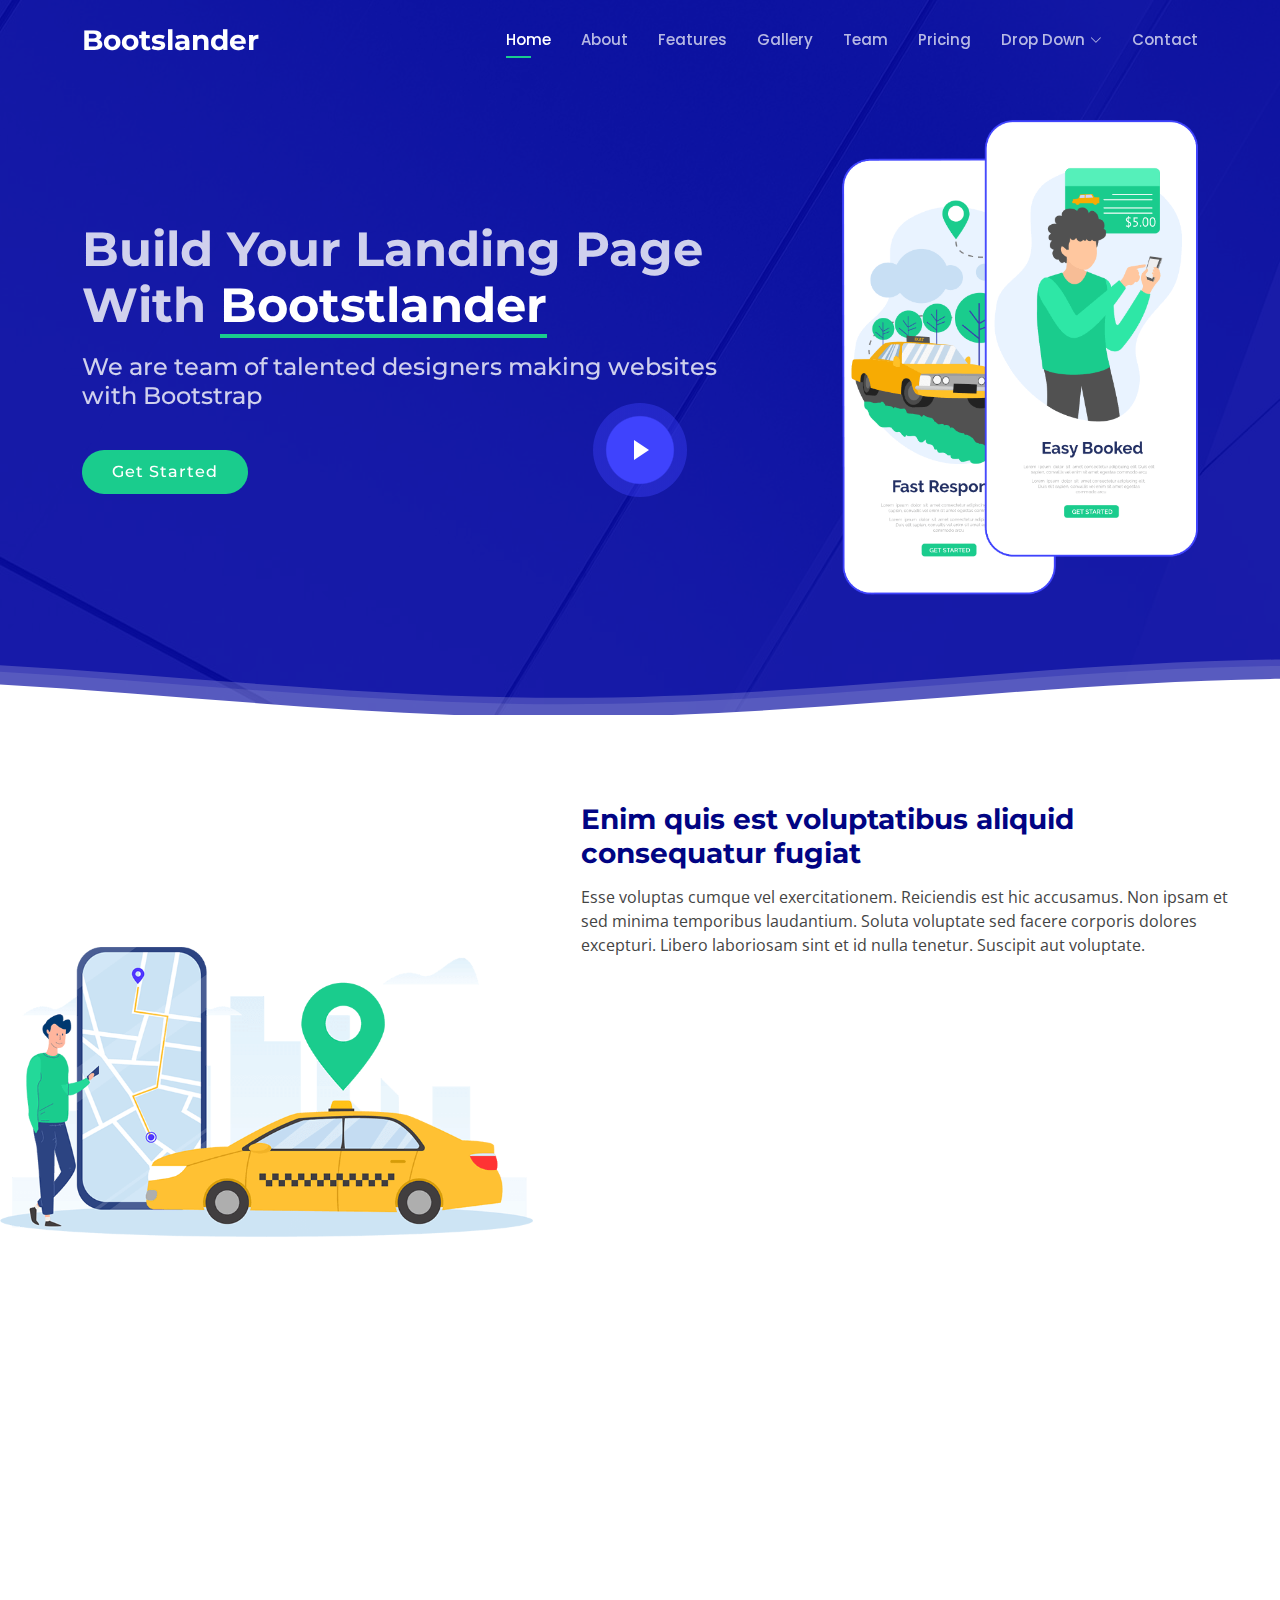
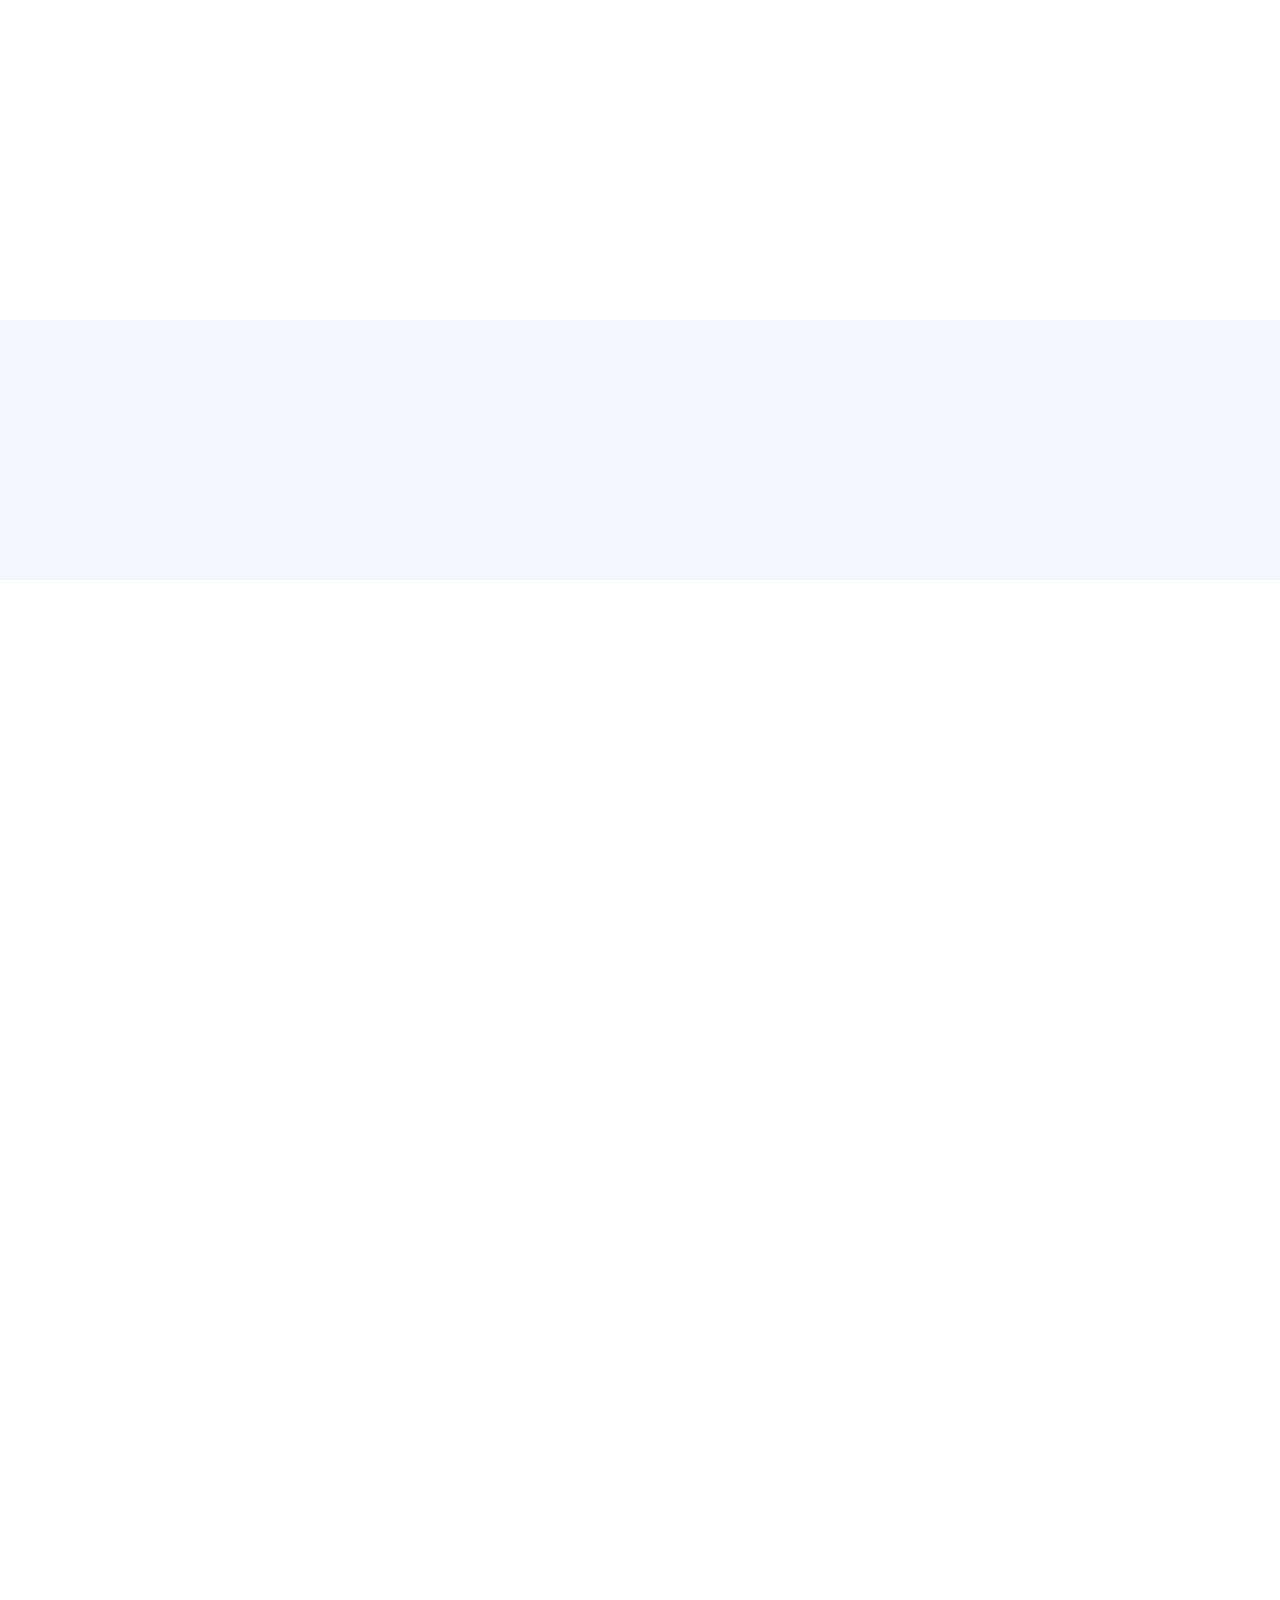
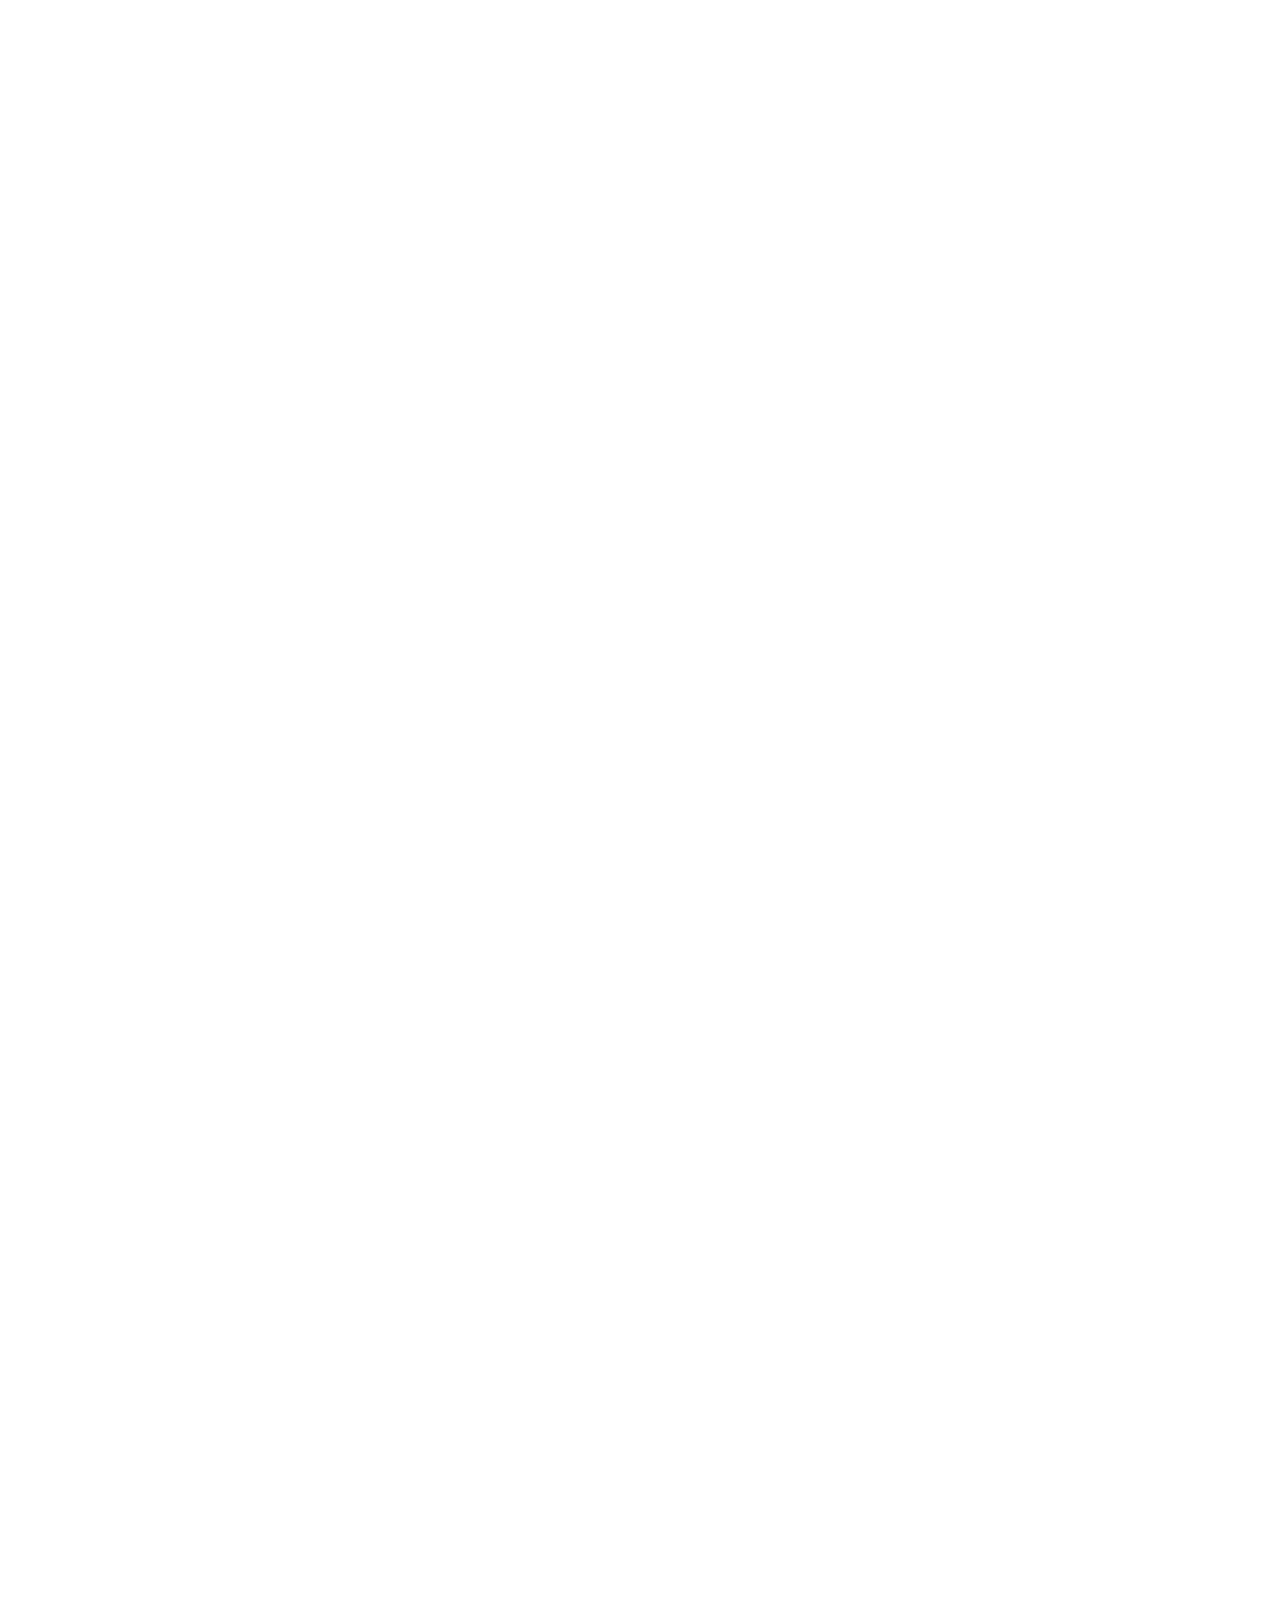
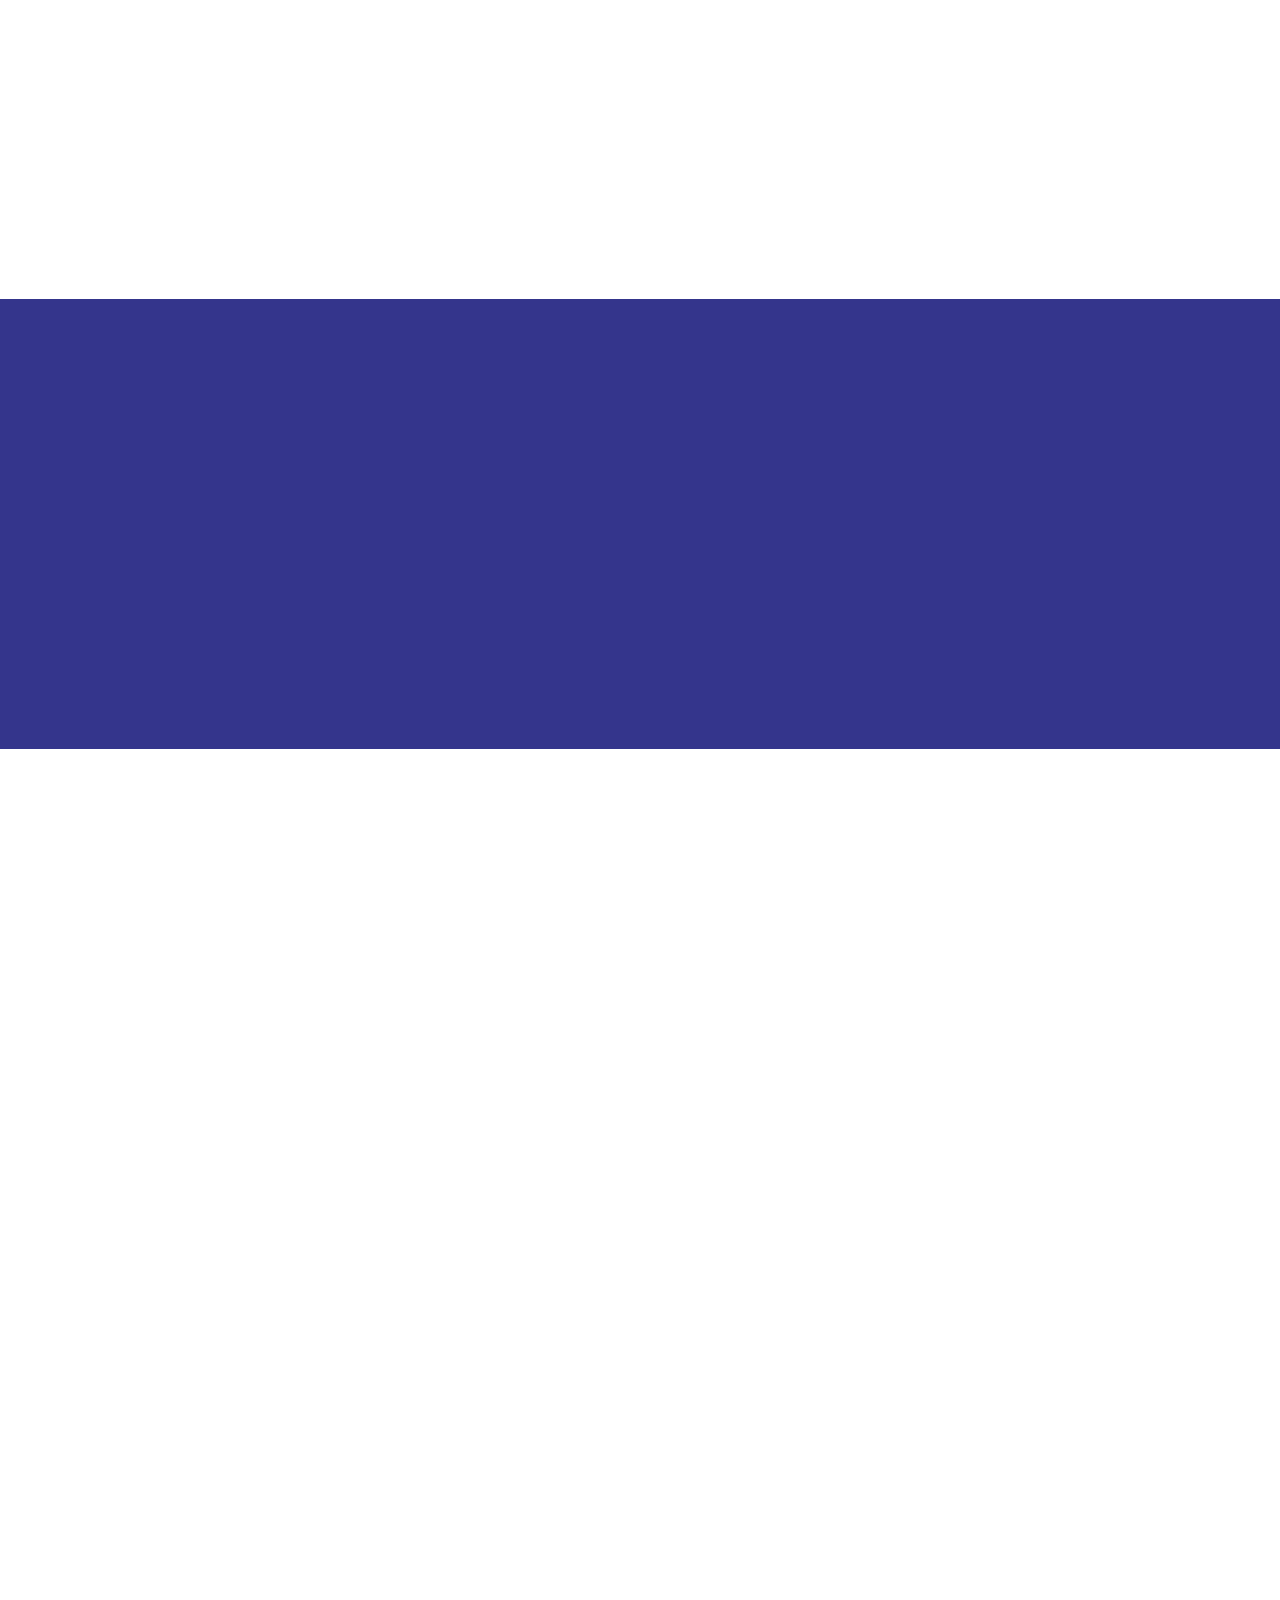
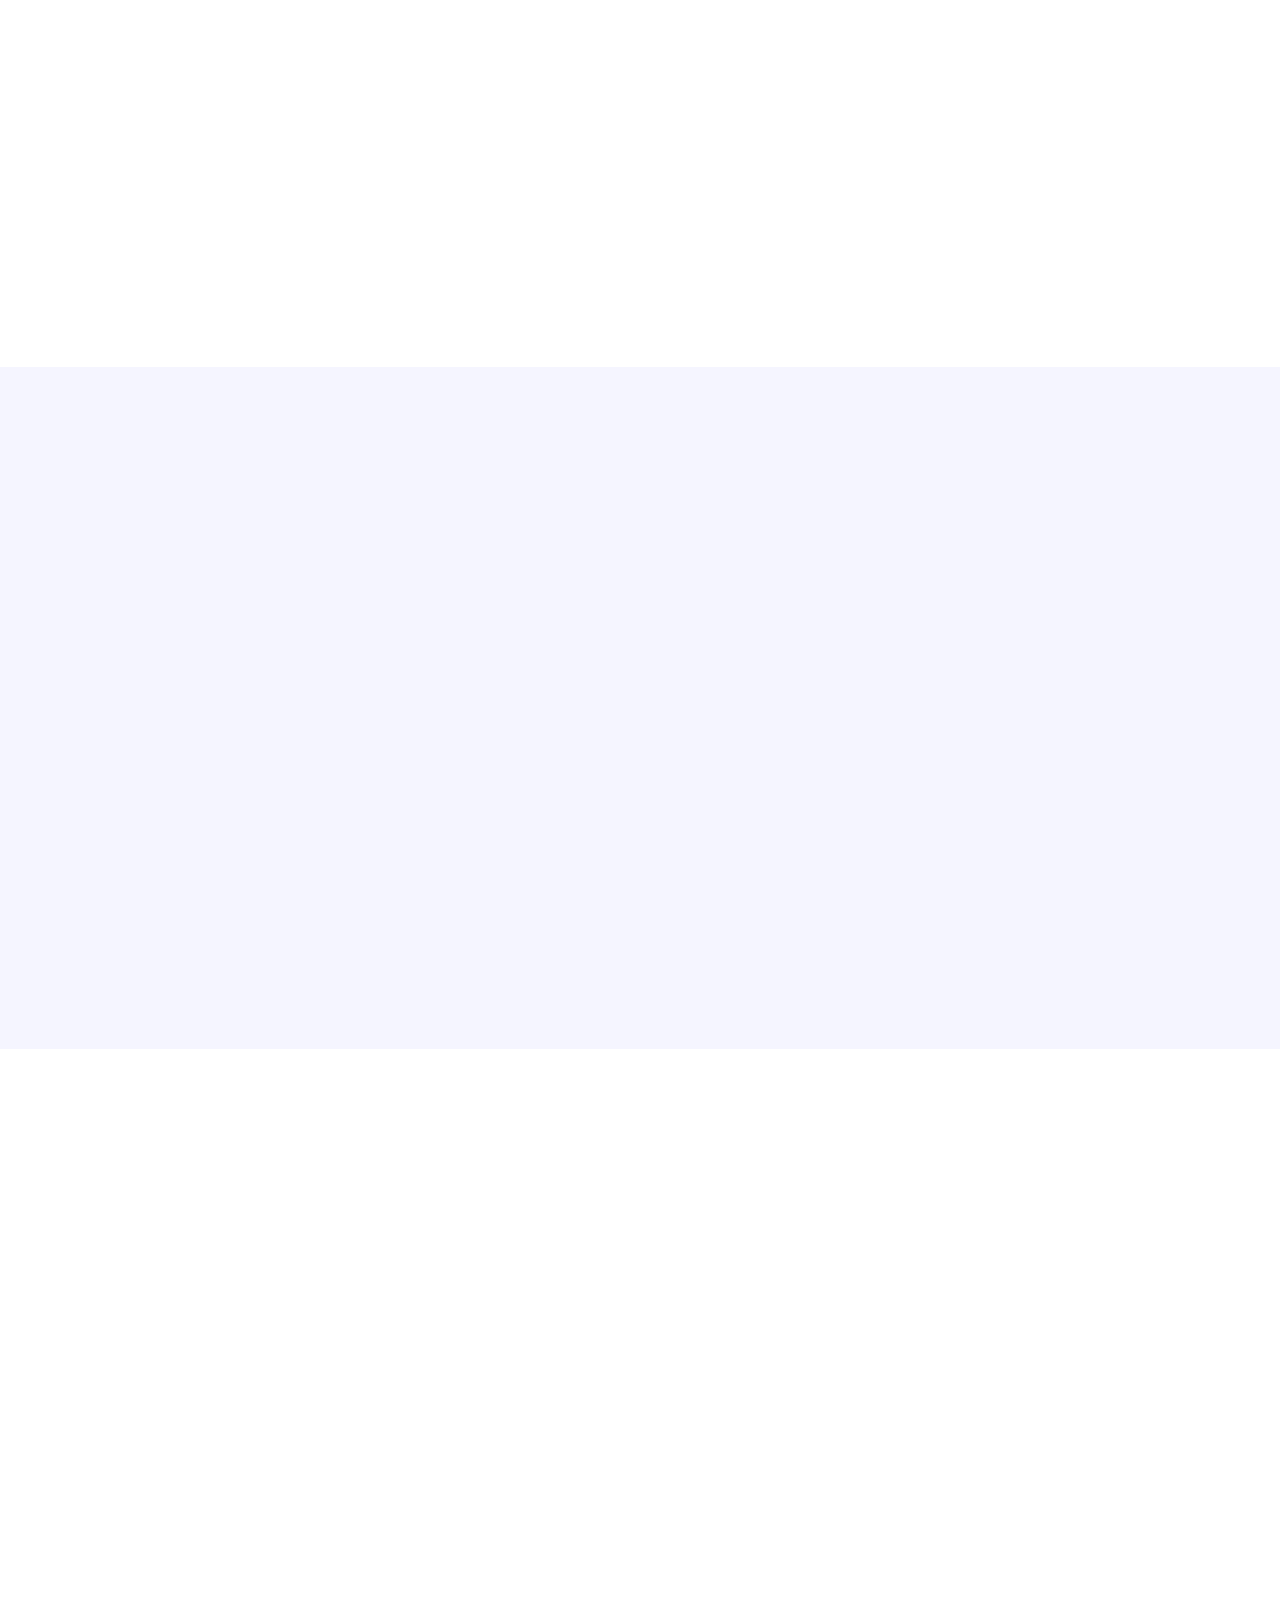
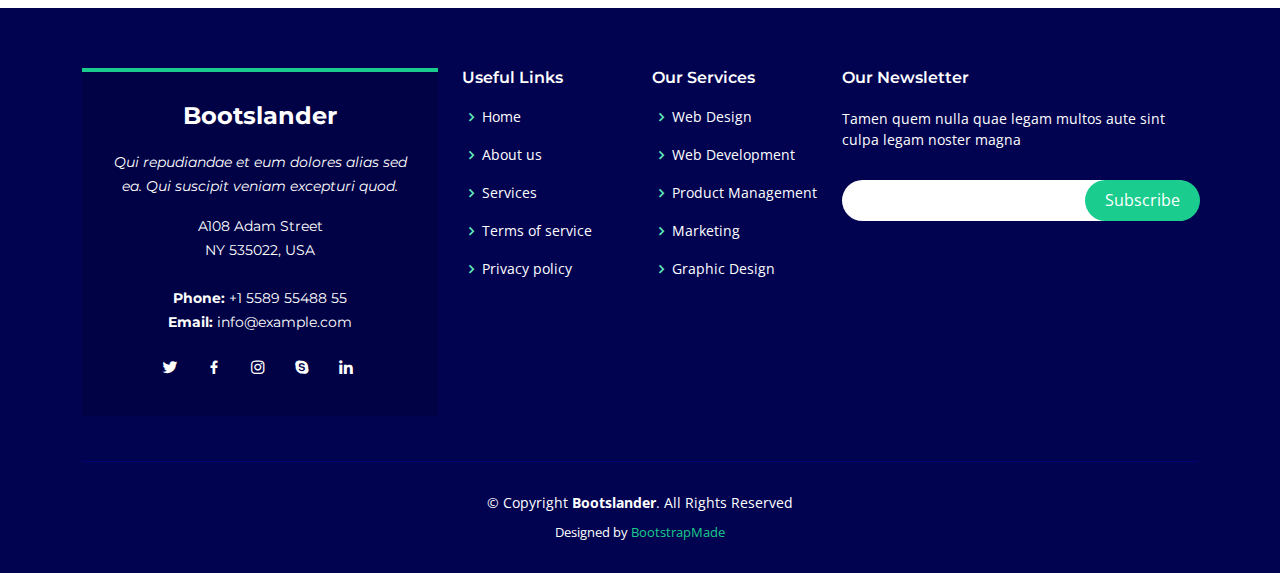
==== index.html @ e7c520c7 "inial" ====
<!DOCTYPE html>
<html lang="en">

<head>
  <meta charset="utf-8">
  <meta content="width=device-width, initial-scale=1.0" name="viewport">

  <title>Bootslander Bootstrap Template - Index</title>
  <meta content="" name="description">
  <meta content="" name="keywords">

  <!-- Favicons -->
  <link href="assets/img/favicon.png" rel="icon">
  <link href="assets/img/apple-touch-icon.png" rel="apple-touch-icon">

  <!-- Google Fonts -->
  <link href="https://fonts.googleapis.com/css?family=Open+Sans:300,300i,400,400i,600,600i,700,700i|Montserrat:300,300i,400,400i,500,500i,600,600i,700,700i|Poppins:300,300i,400,400i,500,500i,600,600i,700,700i" rel="stylesheet">

  <!-- Vendor CSS Files -->
  <link href="assets/vendor/aos/aos.css" rel="stylesheet">
  <link href="assets/vendor/bootstrap/css/bootstrap.min.css" rel="stylesheet">
  <link href="assets/vendor/bootstrap-icons/bootstrap-icons.css" rel="stylesheet">
  <link href="assets/vendor/boxicons/css/boxicons.min.css" rel="stylesheet">
  <link href="assets/vendor/glightbox/css/glightbox.min.css" rel="stylesheet">
  <link href="assets/vendor/remixicon/remixicon.css" rel="stylesheet">
  <link href="assets/vendor/swiper/swiper-bundle.min.css" rel="stylesheet">

  <!-- Template Main CSS File -->
  <link href="assets/css/style.css" rel="stylesheet">

  <!-- =======================================================
  * Template Name: Bootslander
  * Updated: Jul 27 2023 with Bootstrap v5.3.1
  * Template URL: https://bootstrapmade.com/bootslander-free-bootstrap-landing-page-template/
  * Author: BootstrapMade.com
  * License: https://bootstrapmade.com/license/
  ======================================================== -->
</head>

<body>

  <!-- ======= Header ======= -->
  <header id="header" class="fixed-top d-flex align-items-center header-transparent">
    <div class="container d-flex align-items-center justify-content-between">

      <div class="logo">
        <h1><a href="index.html"><span>Bootslander</span></a></h1>
        <!-- Uncomment below if you prefer to use an image logo -->
        <!-- <a href="index.html"><img src="assets/img/logo.png" alt="" class="img-fluid"></a>-->
      </div>

      <nav id="navbar" class="navbar">
        <ul>
          <li><a class="nav-link scrollto active" href="#hero">Home</a></li>
          <li><a class="nav-link scrollto" href="#about">About</a></li>
          <li><a class="nav-link scrollto" href="#features">Features</a></li>
          <li><a class="nav-link scrollto" href="#gallery">Gallery</a></li>
          <li><a class="nav-link scrollto" href="#team">Team</a></li>
          <li><a class="nav-link scrollto" href="#pricing">Pricing</a></li>
          <li class="dropdown"><a href="#"><span>Drop Down</span> <i class="bi bi-chevron-down"></i></a>
            <ul>
              <li><a href="#">Drop Down 1</a></li>
              <li class="dropdown"><a href="#"><span>Deep Drop Down</span> <i class="bi bi-chevron-right"></i></a>
                <ul>
                  <li><a href="#">Deep Drop Down 1</a></li>
                  <li><a href="#">Deep Drop Down 2</a></li>
                  <li><a href="#">Deep Drop Down 3</a></li>
                  <li><a href="#">Deep Drop Down 4</a></li>
                  <li><a href="#">Deep Drop Down 5</a></li>
                </ul>
              </li>
              <li><a href="#">Drop Down 2</a></li>
              <li><a href="#">Drop Down 3</a></li>
              <li><a href="#">Drop Down 4</a></li>
            </ul>
          </li>
          <li><a class="nav-link scrollto" href="#contact">Contact</a></li>
        </ul>
        <i class="bi bi-list mobile-nav-toggle"></i>
      </nav><!-- .navbar -->

    </div>
  </header><!-- End Header -->

  <!-- ======= Hero Section ======= -->
  <section id="hero">

    <div class="container">
      <div class="row justify-content-between">
        <div class="col-lg-7 pt-5 pt-lg-0 order-2 order-lg-1 d-flex align-items-center">
          <div data-aos="zoom-out">
            <h1>Build Your Landing Page With <span>Bootstlander</span></h1>
            <h2>We are team of talented designers making websites with Bootstrap</h2>
            <div class="text-center text-lg-start">
              <a href="#about" class="btn-get-started scrollto">Get Started</a>
            </div>
          </div>
        </div>
        <div class="col-lg-4 order-1 order-lg-2 hero-img" data-aos="zoom-out" data-aos-delay="300">
          <img src="assets/img/hero-img.png" class="img-fluid animated" alt="">
        </div>
      </div>
    </div>

    <svg class="hero-waves" xmlns="http://www.w3.org/2000/svg" xmlns:xlink="http://www.w3.org/1999/xlink" viewBox="0 24 150 28 " preserveAspectRatio="none">
      <defs>
        <path id="wave-path" d="M-160 44c30 0 58-18 88-18s 58 18 88 18 58-18 88-18 58 18 88 18 v44h-352z">
      </defs>
      <g class="wave1">
        <use xlink:href="#wave-path" x="50" y="3" fill="rgba(255,255,255, .1)">
      </g>
      <g class="wave2">
        <use xlink:href="#wave-path" x="50" y="0" fill="rgba(255,255,255, .2)">
      </g>
      <g class="wave3">
        <use xlink:href="#wave-path" x="50" y="9" fill="#fff">
      </g>
    </svg>

  </section><!-- End Hero -->

  <main id="main">

    <!-- ======= About Section ======= -->
    <section id="about" class="about">
      <div class="container-fluid">

        <div class="row">
          <div class="col-xl-5 col-lg-6 video-box d-flex justify-content-center align-items-stretch" data-aos="fade-right">
            <a href="https://www.youtube.com/watch?v=StpBR2W8G5A" class="glightbox play-btn mb-4"></a>
          </div>

          <div class="col-xl-7 col-lg-6 icon-boxes d-flex flex-column align-items-stretch justify-content-center py-5 px-lg-5" data-aos="fade-left">
            <h3>Enim quis est voluptatibus aliquid consequatur fugiat</h3>
            <p>Esse voluptas cumque vel exercitationem. Reiciendis est hic accusamus. Non ipsam et sed minima temporibus laudantium. Soluta voluptate sed facere corporis dolores excepturi. Libero laboriosam sint et id nulla tenetur. Suscipit aut voluptate.</p>

            <div class="icon-box" data-aos="zoom-in" data-aos-delay="100">
              <div class="icon"><i class="bx bx-fingerprint"></i></div>
              <h4 class="title"><a href="">Lorem Ipsum</a></h4>
              <p class="description">Voluptatum deleniti atque corrupti quos dolores et quas molestias excepturi sint occaecati cupiditate non provident</p>
            </div>

            <div class="icon-box" data-aos="zoom-in" data-aos-delay="200">
              <div class="icon"><i class="bx bx-gift"></i></div>
              <h4 class="title"><a href="">Nemo Enim</a></h4>
              <p class="description">At vero eos et accusamus et iusto odio dignissimos ducimus qui blanditiis praesentium voluptatum deleniti atque</p>
            </div>

            <div class="icon-box" data-aos="zoom-in" data-aos-delay="300">
              <div class="icon"><i class="bx bx-atom"></i></div>
              <h4 class="title"><a href="">Dine Pad</a></h4>
              <p class="description">Explicabo est voluptatum asperiores consequatur magnam. Et veritatis odit. Sunt aut deserunt minus aut eligendi omnis</p>
            </div>

          </div>
        </div>

      </div>
    </section><!-- End About Section -->

    <!-- ======= Features Section ======= -->
    <section id="features" class="features">
      <div class="container">

        <div class="section-title" data-aos="fade-up">
          <h2>Features</h2>
          <p>Check The Features</p>
        </div>

        <div class="row" data-aos="fade-left">
          <div class="col-lg-3 col-md-4">
            <div class="icon-box" data-aos="zoom-in" data-aos-delay="50">
              <i class="ri-store-line" style="color: #ffbb2c;"></i>
              <h3><a href="">Lorem Ipsum</a></h3>
            </div>
          </div>
          <div class="col-lg-3 col-md-4 mt-4 mt-md-0">
            <div class="icon-box" data-aos="zoom-in" data-aos-delay="100">
              <i class="ri-bar-chart-box-line" style="color: #5578ff;"></i>
              <h3><a href="">Dolor Sitema</a></h3>
            </div>
          </div>
          <div class="col-lg-3 col-md-4 mt-4 mt-md-0">
            <div class="icon-box" data-aos="zoom-in" data-aos-delay="150">
              <i class="ri-calendar-todo-line" style="color: #e80368;"></i>
              <h3><a href="">Sed perspiciatis</a></h3>
            </div>
          </div>
          <div class="col-lg-3 col-md-4 mt-4 mt-lg-0">
            <div class="icon-box" data-aos="zoom-in" data-aos-delay="200">
              <i class="ri-paint-brush-line" style="color: #e361ff;"></i>
              <h3><a href="">Magni Dolores</a></h3>
            </div>
          </div>
          <div class="col-lg-3 col-md-4 mt-4">
            <div class="icon-box" data-aos="zoom-in" data-aos-delay="250">
              <i class="ri-database-2-line" style="color: #47aeff;"></i>
              <h3><a href="">Nemo Enim</a></h3>
            </div>
          </div>
          <div class="col-lg-3 col-md-4 mt-4">
            <div class="icon-box" data-aos="zoom-in" data-aos-delay="300">
              <i class="ri-gradienter-line" style="color: #ffa76e;"></i>
              <h3><a href="">Eiusmod Tempor</a></h3>
            </div>
          </div>
          <div class="col-lg-3 col-md-4 mt-4">
            <div class="icon-box" data-aos="zoom-in" data-aos-delay="350">
              <i class="ri-file-list-3-line" style="color: #11dbcf;"></i>
              <h3><a href="">Midela Teren</a></h3>
            </div>
          </div>
          <div class="col-lg-3 col-md-4 mt-4">
            <div class="icon-box" data-aos="zoom-in" data-aos-delay="400">
              <i class="ri-price-tag-2-line" style="color: #4233ff;"></i>
              <h3><a href="">Pira Neve</a></h3>
            </div>
          </div>
          <div class="col-lg-3 col-md-4 mt-4">
            <div class="icon-box" data-aos="zoom-in" data-aos-delay="450">
              <i class="ri-anchor-line" style="color: #b2904f;"></i>
              <h3><a href="">Dirada Pack</a></h3>
            </div>
          </div>
          <div class="col-lg-3 col-md-4 mt-4">
            <div class="icon-box" data-aos="zoom-in" data-aos-delay="500">
              <i class="ri-disc-line" style="color: #b20969;"></i>
              <h3><a href="">Moton Ideal</a></h3>
            </div>
          </div>
          <div class="col-lg-3 col-md-4 mt-4">
            <div class="icon-box" data-aos="zoom-in" data-aos-delay="550">
              <i class="ri-base-station-line" style="color: #ff5828;"></i>
              <h3><a href="">Verdo Park</a></h3>
            </div>
          </div>
          <div class="col-lg-3 col-md-4 mt-4">
            <div class="icon-box" data-aos="zoom-in" data-aos-delay="600">
              <i class="ri-fingerprint-line" style="color: #29cc61;"></i>
              <h3><a href="">Flavor Nivelanda</a></h3>
            </div>
          </div>
        </div>

      </div>
    </section><!-- End Features Section -->

    <!-- ======= Counts Section ======= -->
    <section id="counts" class="counts">
      <div class="container">

        <div class="row" data-aos="fade-up">

          <div class="col-lg-3 col-md-6">
            <div class="count-box">
              <i class="bi bi-emoji-smile"></i>
              <span data-purecounter-start="0" data-purecounter-end="232" data-purecounter-duration="1" class="purecounter"></span>
              <p>Happy Clients</p>
            </div>
          </div>

          <div class="col-lg-3 col-md-6 mt-5 mt-md-0">
            <div class="count-box">
              <i class="bi bi-journal-richtext"></i>
              <span data-purecounter-start="0" data-purecounter-end="521" data-purecounter-duration="1" class="purecounter"></span>
              <p>Projects</p>
            </div>
          </div>

          <div class="col-lg-3 col-md-6 mt-5 mt-lg-0">
            <div class="count-box">
              <i class="bi bi-headset"></i>
              <span data-purecounter-start="0" data-purecounter-end="1463" data-purecounter-duration="1" class="purecounter"></span>
              <p>Hours Of Support</p>
            </div>
          </div>

          <div class="col-lg-3 col-md-6 mt-5 mt-lg-0">
            <div class="count-box">
              <i class="bi bi-people"></i>
              <span data-purecounter-start="0" data-purecounter-end="15" data-purecounter-duration="1" class="purecounter"></span>
              <p>Hard Workers</p>
            </div>
          </div>

        </div>

      </div>
    </section><!-- End Counts Section -->

    <!-- ======= Details Section ======= -->
    <section id="details" class="details">
      <div class="container">

        <div class="row content">
          <div class="col-md-4" data-aos="fade-right">
            <img src="assets/img/details-1.png" class="img-fluid" alt="">
          </div>
          <div class="col-md-8 pt-4" data-aos="fade-up">
            <h3>Voluptatem dignissimos provident quasi corporis voluptates sit assumenda.</h3>
            <p class="fst-italic">
              Lorem ipsum dolor sit amet, consectetur adipiscing elit, sed do eiusmod tempor incididunt ut labore et dolore
              magna aliqua.
            </p>
            <ul>
              <li><i class="bi bi-check"></i> Ullamco laboris nisi ut aliquip ex ea commodo consequat.</li>
              <li><i class="bi bi-check"></i> Duis aute irure dolor in reprehenderit in voluptate velit.</li>
              <li><i class="bi bi-check"></i> Iure at voluptas aspernatur dignissimos doloribus repudiandae.</li>
              <li><i class="bi bi-check"></i> Est ipsa assumenda id facilis nesciunt placeat sed doloribus praesentium.</li>
            </ul>
            <p>
              Voluptas nisi in quia excepturi nihil voluptas nam et ut. Expedita omnis eum consequatur non. Sed in asperiores aut repellendus. Error quisquam ab maiores. Quibusdam sit in officia
            </p>
          </div>
        </div>

        <div class="row content">
          <div class="col-md-4 order-1 order-md-2" data-aos="fade-left">
            <img src="assets/img/details-2.png" class="img-fluid" alt="">
          </div>
          <div class="col-md-8 pt-5 order-2 order-md-1" data-aos="fade-up">
            <h3>Corporis temporibus maiores provident</h3>
            <p class="fst-italic">
              Lorem ipsum dolor sit amet, consectetur adipiscing elit, sed do eiusmod tempor incididunt ut labore et dolore
              magna aliqua.
            </p>
            <p>
              Ullamco laboris nisi ut aliquip ex ea commodo consequat. Duis aute irure dolor in reprehenderit in voluptate
              velit esse cillum dolore eu fugiat nulla pariatur. Excepteur sint occaecat cupidatat non proident, sunt in
              culpa qui officia deserunt mollit anim id est laborum
            </p>
            <p>
              Inventore id enim dolor dicta qui et magni molestiae. Mollitia optio officia illum ut cupiditate eos autem. Soluta dolorum repellendus repellat amet autem rerum illum in. Quibusdam occaecati est nisi esse. Saepe aut dignissimos distinctio id enim.
            </p>
          </div>
        </div>

        <div class="row content">
          <div class="col-md-4" data-aos="fade-right">
            <img src="assets/img/details-3.png" class="img-fluid" alt="">
          </div>
          <div class="col-md-8 pt-5" data-aos="fade-up">
            <h3>Sunt consequatur ad ut est nulla consectetur reiciendis animi voluptas</h3>
            <p>Cupiditate placeat cupiditate placeat est ipsam culpa. Delectus quia minima quod. Sunt saepe odit aut quia voluptatem hic voluptas dolor doloremque.</p>
            <ul>
              <li><i class="bi bi-check"></i> Ullamco laboris nisi ut aliquip ex ea commodo consequat.</li>
              <li><i class="bi bi-check"></i> Duis aute irure dolor in reprehenderit in voluptate velit.</li>
              <li><i class="bi bi-check"></i> Facilis ut et voluptatem aperiam. Autem soluta ad fugiat.</li>
            </ul>
            <p>
              Qui consequatur temporibus. Enim et corporis sit sunt harum praesentium suscipit ut voluptatem. Et nihil magni debitis consequatur est.
            </p>
            <p>
              Suscipit enim et. Ut optio esse quidem quam reiciendis esse odit excepturi. Vel dolores rerum soluta explicabo vel fugiat eum non.
            </p>
          </div>
        </div>

        <div class="row content">
          <div class="col-md-4 order-1 order-md-2" data-aos="fade-left">
            <img src="assets/img/details-4.png" class="img-fluid" alt="">
          </div>
          <div class="col-md-8 pt-5 order-2 order-md-1" data-aos="fade-up">
            <h3>Quas et necessitatibus eaque impedit ipsum animi consequatur incidunt in</h3>
            <p class="fst-italic">
              Lorem ipsum dolor sit amet, consectetur adipiscing elit, sed do eiusmod tempor incididunt ut labore et dolore
              magna aliqua.
            </p>
            <p>
              Ullamco laboris nisi ut aliquip ex ea commodo consequat. Duis aute irure dolor in reprehenderit in voluptate
              velit esse cillum dolore eu fugiat nulla pariatur. Excepteur sint occaecat cupidatat non proident, sunt in
              culpa qui officia deserunt mollit anim id est laborum
            </p>
            <ul>
              <li><i class="bi bi-check"></i> Et praesentium laboriosam architecto nam .</li>
              <li><i class="bi bi-check"></i> Eius et voluptate. Enim earum tempore aliquid. Nobis et sunt consequatur. Aut repellat in numquam velit quo dignissimos et.</li>
              <li><i class="bi bi-check"></i> Facilis ut et voluptatem aperiam. Autem soluta ad fugiat.</li>
            </ul>
          </div>
        </div>

      </div>
    </section><!-- End Details Section -->

    <!-- ======= Gallery Section ======= -->
    <section id="gallery" class="gallery">
      <div class="container">

        <div class="section-title" data-aos="fade-up">
          <h2>Gallery</h2>
          <p>Check our Gallery</p>
        </div>

        <div class="row g-0" data-aos="fade-left">

          <div class="col-lg-3 col-md-4">
            <div class="gallery-item" data-aos="zoom-in" data-aos-delay="100">
              <a href="assets/img/gallery/gallery-1.jpg" class="gallery-lightbox">
                <img src="assets/img/gallery/gallery-1.jpg" alt="" class="img-fluid">
              </a>
            </div>
          </div>

          <div class="col-lg-3 col-md-4">
            <div class="gallery-item" data-aos="zoom-in" data-aos-delay="150">
              <a href="assets/img/gallery/gallery-2.jpg" class="gallery-lightbox">
                <img src="assets/img/gallery/gallery-2.jpg" alt="" class="img-fluid">
              </a>
            </div>
          </div>

          <div class="col-lg-3 col-md-4">
            <div class="gallery-item" data-aos="zoom-in" data-aos-delay="200">
              <a href="assets/img/gallery/gallery-3.jpg" class="gallery-lightbox">
                <img src="assets/img/gallery/gallery-3.jpg" alt="" class="img-fluid">
              </a>
            </div>
          </div>

          <div class="col-lg-3 col-md-4">
            <div class="gallery-item" data-aos="zoom-in" data-aos-delay="250">
              <a href="assets/img/gallery/gallery-4.jpg" class="gallery-lightbox">
                <img src="assets/img/gallery/gallery-4.jpg" alt="" class="img-fluid">
              </a>
            </div>
          </div>

          <div class="col-lg-3 col-md-4">
            <div class="gallery-item" data-aos="zoom-in" data-aos-delay="300">
              <a href="assets/img/gallery/gallery-5.jpg" class="gallery-lightbox">
                <img src="assets/img/gallery/gallery-5.jpg" alt="" class="img-fluid">
              </a>
            </div>
          </div>

          <div class="col-lg-3 col-md-4">
            <div class="gallery-item" data-aos="zoom-in" data-aos-delay="350">
              <a href="assets/img/gallery/gallery-6.jpg" class="gallery-lightbox">
                <img src="assets/img/gallery/gallery-6.jpg" alt="" class="img-fluid">
              </a>
            </div>
          </div>

          <div class="col-lg-3 col-md-4">
            <div class="gallery-item" data-aos="zoom-in" data-aos-delay="400">
              <a href="assets/img/gallery/gallery-7.jpg" class="gallery-lightbox">
                <img src="assets/img/gallery/gallery-7.jpg" alt="" class="img-fluid">
              </a>
            </div>
          </div>

          <div class="col-lg-3 col-md-4">
            <div class="gallery-item" data-aos="zoom-in" data-aos-delay="450">
              <a href="assets/img/gallery/gallery-8.jpg" class="gallery-lightbox">
                <img src="assets/img/gallery/gallery-8.jpg" alt="" class="img-fluid">
              </a>
            </div>
          </div>

        </div>

      </div>
    </section><!-- End Gallery Section -->

    <!-- ======= Testimonials Section ======= -->
    <section id="testimonials" class="testimonials">
      <div class="container">

        <div class="testimonials-slider swiper" data-aos="fade-up" data-aos-delay="100">
          <div class="swiper-wrapper">

            <div class="swiper-slide">
              <div class="testimonial-item">
                <img src="assets/img/testimonials/testimonials-1.jpg" class="testimonial-img" alt="">
                <h3>Saul Goodman</h3>
                <h4>Ceo &amp; Founder</h4>
                <p>
                  <i class="bx bxs-quote-alt-left quote-icon-left"></i>
                  Proin iaculis purus consequat sem cure digni ssim donec porttitora entum suscipit rhoncus. Accusantium quam, ultricies eget id, aliquam eget nibh et. Maecen aliquam, risus at semper.
                  <i class="bx bxs-quote-alt-right quote-icon-right"></i>
                </p>
              </div>
            </div><!-- End testimonial item -->

            <div class="swiper-slide">
              <div class="testimonial-item">
                <img src="assets/img/testimonials/testimonials-2.jpg" class="testimonial-img" alt="">
                <h3>Sara Wilsson</h3>
                <h4>Designer</h4>
                <p>
                  <i class="bx bxs-quote-alt-left quote-icon-left"></i>
                  Export tempor illum tamen malis malis eram quae irure esse labore quem cillum quid cillum eram malis quorum velit fore eram velit sunt aliqua noster fugiat irure amet legam anim culpa.
                  <i class="bx bxs-quote-alt-right quote-icon-right"></i>
                </p>
              </div>
            </div><!-- End testimonial item -->

            <div class="swiper-slide">
              <div class="testimonial-item">
                <img src="assets/img/testimonials/testimonials-3.jpg" class="testimonial-img" alt="">
                <h3>Jena Karlis</h3>
                <h4>Store Owner</h4>
                <p>
                  <i class="bx bxs-quote-alt-left quote-icon-left"></i>
                  Enim nisi quem export duis labore cillum quae magna enim sint quorum nulla quem veniam duis minim tempor labore quem eram duis noster aute amet eram fore quis sint minim.
                  <i class="bx bxs-quote-alt-right quote-icon-right"></i>
                </p>
              </div>
            </div><!-- End testimonial item -->

            <div class="swiper-slide">
              <div class="testimonial-item">
                <img src="assets/img/testimonials/testimonials-4.jpg" class="testimonial-img" alt="">
                <h3>Matt Brandon</h3>
                <h4>Freelancer</h4>
                <p>
                  <i class="bx bxs-quote-alt-left quote-icon-left"></i>
                  Fugiat enim eram quae cillum dolore dolor amet nulla culpa multos export minim fugiat minim velit minim dolor enim duis veniam ipsum anim magna sunt elit fore quem dolore labore illum veniam.
                  <i class="bx bxs-quote-alt-right quote-icon-right"></i>
                </p>
              </div>
            </div><!-- End testimonial item -->

            <div class="swiper-slide">
              <div class="testimonial-item">
                <img src="assets/img/testimonials/testimonials-5.jpg" class="testimonial-img" alt="">
                <h3>John Larson</h3>
                <h4>Entrepreneur</h4>
                <p>
                  <i class="bx bxs-quote-alt-left quote-icon-left"></i>
                  Quis quorum aliqua sint quem legam fore sunt eram irure aliqua veniam tempor noster veniam enim culpa labore duis sunt culpa nulla illum cillum fugiat legam esse veniam culpa fore nisi cillum quid.
                  <i class="bx bxs-quote-alt-right quote-icon-right"></i>
                </p>
              </div>
            </div><!-- End testimonial item -->

          </div>
          <div class="swiper-pagination"></div>
        </div>

      </div>
    </section><!-- End Testimonials Section -->

    <!-- ======= Team Section ======= -->
    <section id="team" class="team">
      <div class="container">

        <div class="section-title" data-aos="fade-up">
          <h2>Team</h2>
          <p>Our Great Team</p>
        </div>

        <div class="row" data-aos="fade-left">

          <div class="col-lg-3 col-md-6">
            <div class="member" data-aos="zoom-in" data-aos-delay="100">
              <div class="pic"><img src="assets/img/team/team-1.jpg" class="img-fluid" alt=""></div>
              <div class="member-info">
                <h4>Walter White</h4>
                <span>Chief Executive Officer</span>
                <div class="social">
                  <a href=""><i class="bi bi-twitter"></i></a>
                  <a href=""><i class="bi bi-facebook"></i></a>
                  <a href=""><i class="bi bi-instagram"></i></a>
                  <a href=""><i class="bi bi-linkedin"></i></a>
                </div>
              </div>
            </div>
          </div>

          <div class="col-lg-3 col-md-6 mt-5 mt-md-0">
            <div class="member" data-aos="zoom-in" data-aos-delay="200">
              <div class="pic"><img src="assets/img/team/team-2.jpg" class="img-fluid" alt=""></div>
              <div class="member-info">
                <h4>Sarah Jhonson</h4>
                <span>Product Manager</span>
                <div class="social">
                  <a href=""><i class="bi bi-twitter"></i></a>
                  <a href=""><i class="bi bi-facebook"></i></a>
                  <a href=""><i class="bi bi-instagram"></i></a>
                  <a href=""><i class="bi bi-linkedin"></i></a>
                </div>
              </div>
            </div>
          </div>

          <div class="col-lg-3 col-md-6 mt-5 mt-lg-0">
            <div class="member" data-aos="zoom-in" data-aos-delay="300">
              <div class="pic"><img src="assets/img/team/team-3.jpg" class="img-fluid" alt=""></div>
              <div class="member-info">
                <h4>William Anderson</h4>
                <span>CTO</span>
                <div class="social">
                  <a href=""><i class="bi bi-twitter"></i></a>
                  <a href=""><i class="bi bi-facebook"></i></a>
                  <a href=""><i class="bi bi-instagram"></i></a>
                  <a href=""><i class="bi bi-linkedin"></i></a>
                </div>
              </div>
            </div>
          </div>

          <div class="col-lg-3 col-md-6 mt-5 mt-lg-0">
            <div class="member" data-aos="zoom-in" data-aos-delay="400">
              <div class="pic"><img src="assets/img/team/team-4.jpg" class="img-fluid" alt=""></div>
              <div class="member-info">
                <h4>Amanda Jepson</h4>
                <span>Accountant</span>
                <div class="social">
                  <a href=""><i class="bi bi-twitter"></i></a>
                  <a href=""><i class="bi bi-facebook"></i></a>
                  <a href=""><i class="bi bi-instagram"></i></a>
                  <a href=""><i class="bi bi-linkedin"></i></a>
                </div>
              </div>
            </div>
          </div>

        </div>

      </div>
    </section><!-- End Team Section -->

    <!-- ======= Pricing Section ======= -->
    <section id="pricing" class="pricing">
      <div class="container">

        <div class="section-title" data-aos="fade-up">
          <h2>Pricing</h2>
          <p>Check our Pricing</p>
        </div>

        <div class="row" data-aos="fade-left">

          <div class="col-lg-3 col-md-6">
            <div class="box" data-aos="zoom-in" data-aos-delay="100">
              <h3>Free</h3>
              <h4><sup>$</sup>0<span> / month</span></h4>
              <ul>
                <li>Aida dere</li>
                <li>Nec feugiat nisl</li>
                <li>Nulla at volutpat dola</li>
                <li class="na">Pharetra massa</li>
                <li class="na">Massa ultricies mi</li>
              </ul>
              <div class="btn-wrap">
                <a href="#" class="btn-buy">Buy Now</a>
              </div>
            </div>
          </div>

          <div class="col-lg-3 col-md-6 mt-4 mt-md-0">
            <div class="box featured" data-aos="zoom-in" data-aos-delay="200">
              <h3>Business</h3>
              <h4><sup>$</sup>19<span> / month</span></h4>
              <ul>
                <li>Aida dere</li>
                <li>Nec feugiat nisl</li>
                <li>Nulla at volutpat dola</li>
                <li>Pharetra massa</li>
                <li class="na">Massa ultricies mi</li>
              </ul>
              <div class="btn-wrap">
                <a href="#" class="btn-buy">Buy Now</a>
              </div>
            </div>
          </div>

          <div class="col-lg-3 col-md-6 mt-4 mt-lg-0">
            <div class="box" data-aos="zoom-in" data-aos-delay="300">
              <h3>Developer</h3>
              <h4><sup>$</sup>29<span> / month</span></h4>
              <ul>
                <li>Aida dere</li>
                <li>Nec feugiat nisl</li>
                <li>Nulla at volutpat dola</li>
                <li>Pharetra massa</li>
                <li>Massa ultricies mi</li>
              </ul>
              <div class="btn-wrap">
                <a href="#" class="btn-buy">Buy Now</a>
              </div>
            </div>
          </div>

          <div class="col-lg-3 col-md-6 mt-4 mt-lg-0">
            <div class="box" data-aos="zoom-in" data-aos-delay="400">
              <span class="advanced">Advanced</span>
              <h3>Ultimate</h3>
              <h4><sup>$</sup>49<span> / month</span></h4>
              <ul>
                <li>Aida dere</li>
                <li>Nec feugiat nisl</li>
                <li>Nulla at volutpat dola</li>
                <li>Pharetra massa</li>
                <li>Massa ultricies mi</li>
              </ul>
              <div class="btn-wrap">
                <a href="#" class="btn-buy">Buy Now</a>
              </div>
            </div>
          </div>

        </div>

      </div>
    </section><!-- End Pricing Section -->

    <!-- ======= F.A.Q Section ======= -->
    <section id="faq" class="faq section-bg">
      <div class="container">

        <div class="section-title" data-aos="fade-up">
          <h2>F.A.Q</h2>
          <p>Frequently Asked Questions</p>
        </div>

        <div class="faq-list">
          <ul>
            <li data-aos="fade-up">
              <i class="bx bx-help-circle icon-help"></i> <a data-bs-toggle="collapse" class="collapse" data-bs-target="#faq-list-1">Non consectetur a erat nam at lectus urna duis? <i class="bx bx-chevron-down icon-show"></i><i class="bx bx-chevron-up icon-close"></i></a>
              <div id="faq-list-1" class="collapse show" data-bs-parent=".faq-list">
                <p>
                  Feugiat pretium nibh ipsum consequat. Tempus iaculis urna id volutpat lacus laoreet non curabitur gravida. Venenatis lectus magna fringilla urna porttitor rhoncus dolor purus non.
                </p>
              </div>
            </li>

            <li data-aos="fade-up" data-aos-delay="100">
              <i class="bx bx-help-circle icon-help"></i> <a data-bs-toggle="collapse" data-bs-target="#faq-list-2" class="collapsed">Feugiat scelerisque varius morbi enim nunc? <i class="bx bx-chevron-down icon-show"></i><i class="bx bx-chevron-up icon-close"></i></a>
              <div id="faq-list-2" class="collapse" data-bs-parent=".faq-list">
                <p>
                  Dolor sit amet consectetur adipiscing elit pellentesque habitant morbi. Id interdum velit laoreet id donec ultrices. Fringilla phasellus faucibus scelerisque eleifend donec pretium. Est pellentesque elit ullamcorper dignissim. Mauris ultrices eros in cursus turpis massa tincidunt dui.
                </p>
              </div>
            </li>

            <li data-aos="fade-up" data-aos-delay="200">
              <i class="bx bx-help-circle icon-help"></i> <a data-bs-toggle="collapse" data-bs-target="#faq-list-3" class="collapsed">Dolor sit amet consectetur adipiscing elit? <i class="bx bx-chevron-down icon-show"></i><i class="bx bx-chevron-up icon-close"></i></a>
              <div id="faq-list-3" class="collapse" data-bs-parent=".faq-list">
                <p>
                  Eleifend mi in nulla posuere sollicitudin aliquam ultrices sagittis orci. Faucibus pulvinar elementum integer enim. Sem nulla pharetra diam sit amet nisl suscipit. Rutrum tellus pellentesque eu tincidunt. Lectus urna duis convallis convallis tellus. Urna molestie at elementum eu facilisis sed odio morbi quis
                </p>
              </div>
            </li>

            <li data-aos="fade-up" data-aos-delay="300">
              <i class="bx bx-help-circle icon-help"></i> <a data-bs-toggle="collapse" data-bs-target="#faq-list-4" class="collapsed">Tempus quam pellentesque nec nam aliquam sem et tortor consequat? <i class="bx bx-chevron-down icon-show"></i><i class="bx bx-chevron-up icon-close"></i></a>
              <div id="faq-list-4" class="collapse" data-bs-parent=".faq-list">
                <p>
                  Molestie a iaculis at erat pellentesque adipiscing commodo. Dignissim suspendisse in est ante in. Nunc vel risus commodo viverra maecenas accumsan. Sit amet nisl suscipit adipiscing bibendum est. Purus gravida quis blandit turpis cursus in.
                </p>
              </div>
            </li>

            <li data-aos="fade-up" data-aos-delay="400">
              <i class="bx bx-help-circle icon-help"></i> <a data-bs-toggle="collapse" data-bs-target="#faq-list-5" class="collapsed">Tortor vitae purus faucibus ornare. Varius vel pharetra vel turpis nunc eget lorem dolor? <i class="bx bx-chevron-down icon-show"></i><i class="bx bx-chevron-up icon-close"></i></a>
              <div id="faq-list-5" class="collapse" data-bs-parent=".faq-list">
                <p>
                  Laoreet sit amet cursus sit amet dictum sit amet justo. Mauris vitae ultricies leo integer malesuada nunc vel. Tincidunt eget nullam non nisi est sit amet. Turpis nunc eget lorem dolor sed. Ut venenatis tellus in metus vulputate eu scelerisque.
                </p>
              </div>
            </li>

          </ul>
        </div>

      </div>
    </section><!-- End F.A.Q Section -->

    <!-- ======= Contact Section ======= -->
    <section id="contact" class="contact">
      <div class="container">

        <div class="section-title" data-aos="fade-up">
          <h2>Contact</h2>
          <p>Contact Us</p>
        </div>

        <div class="row">

          <div class="col-lg-4" data-aos="fade-right" data-aos-delay="100">
            <div class="info">
              <div class="address">
                <i class="bi bi-geo-alt"></i>
                <h4>Location:</h4>
                <p>A108 Adam Street, New York, NY 535022</p>
              </div>

              <div class="email">
                <i class="bi bi-envelope"></i>
                <h4>Email:</h4>
                <p>info@example.com</p>
              </div>

              <div class="phone">
                <i class="bi bi-phone"></i>
                <h4>Call:</h4>
                <p>+1 5589 55488 55s</p>
              </div>

            </div>

          </div>

          <div class="col-lg-8 mt-5 mt-lg-0" data-aos="fade-left" data-aos-delay="200">

            <form action="forms/contact.php" method="post" role="form" class="php-email-form">
              <div class="row">
                <div class="col-md-6 form-group">
                  <input type="text" name="name" class="form-control" id="name" placeholder="Your Name" required>
                </div>
                <div class="col-md-6 form-group mt-3 mt-md-0">
                  <input type="email" class="form-control" name="email" id="email" placeholder="Your Email" required>
                </div>
              </div>
              <div class="form-group mt-3">
                <input type="text" class="form-control" name="subject" id="subject" placeholder="Subject" required>
              </div>
              <div class="form-group mt-3">
                <textarea class="form-control" name="message" rows="5" placeholder="Message" required></textarea>
              </div>
              <div class="my-3">
                <div class="loading">Loading</div>
                <div class="error-message"></div>
                <div class="sent-message">Your message has been sent. Thank you!</div>
              </div>
              <div class="text-center"><button type="submit">Send Message</button></div>
            </form>

          </div>

        </div>

      </div>
    </section><!-- End Contact Section -->

  </main><!-- End #main -->

  <!-- ======= Footer ======= -->
  <footer id="footer">
    <div class="footer-top">
      <div class="container">
        <div class="row">

          <div class="col-lg-4 col-md-6">
            <div class="footer-info">
              <h3>Bootslander</h3>
              <p class="pb-3"><em>Qui repudiandae et eum dolores alias sed ea. Qui suscipit veniam excepturi quod.</em></p>
              <p>
                A108 Adam Street <br>
                NY 535022, USA<br><br>
                <strong>Phone:</strong> +1 5589 55488 55<br>
                <strong>Email:</strong> info@example.com<br>
              </p>
              <div class="social-links mt-3">
                <a href="#" class="twitter"><i class="bx bxl-twitter"></i></a>
                <a href="#" class="facebook"><i class="bx bxl-facebook"></i></a>
                <a href="#" class="instagram"><i class="bx bxl-instagram"></i></a>
                <a href="#" class="google-plus"><i class="bx bxl-skype"></i></a>
                <a href="#" class="linkedin"><i class="bx bxl-linkedin"></i></a>
              </div>
            </div>
          </div>

          <div class="col-lg-2 col-md-6 footer-links">
            <h4>Useful Links</h4>
            <ul>
              <li><i class="bx bx-chevron-right"></i> <a href="#">Home</a></li>
              <li><i class="bx bx-chevron-right"></i> <a href="#">About us</a></li>
              <li><i class="bx bx-chevron-right"></i> <a href="#">Services</a></li>
              <li><i class="bx bx-chevron-right"></i> <a href="#">Terms of service</a></li>
              <li><i class="bx bx-chevron-right"></i> <a href="#">Privacy policy</a></li>
            </ul>
          </div>

          <div class="col-lg-2 col-md-6 footer-links">
            <h4>Our Services</h4>
            <ul>
              <li><i class="bx bx-chevron-right"></i> <a href="#">Web Design</a></li>
              <li><i class="bx bx-chevron-right"></i> <a href="#">Web Development</a></li>
              <li><i class="bx bx-chevron-right"></i> <a href="#">Product Management</a></li>
              <li><i class="bx bx-chevron-right"></i> <a href="#">Marketing</a></li>
              <li><i class="bx bx-chevron-right"></i> <a href="#">Graphic Design</a></li>
            </ul>
          </div>

          <div class="col-lg-4 col-md-6 footer-newsletter">
            <h4>Our Newsletter</h4>
            <p>Tamen quem nulla quae legam multos aute sint culpa legam noster magna</p>
            <form action="" method="post">
              <input type="email" name="email"><input type="submit" value="Subscribe">
            </form>

          </div>

        </div>
      </div>
    </div>

    <div class="container">
      <div class="copyright">
        &copy; Copyright <strong><span>Bootslander</span></strong>. All Rights Reserved
      </div>
      <div class="credits">
        <!-- All the links in the footer should remain intact. -->
        <!-- You can delete the links only if you purchased the pro version. -->
        <!-- Licensing information: https://bootstrapmade.com/license/ -->
        <!-- Purchase the pro version with working PHP/AJAX contact form: https://bootstrapmade.com/bootslander-free-bootstrap-landing-page-template/ -->
        Designed by <a href="https://bootstrapmade.com/">BootstrapMade</a>
      </div>
    </div>
  </footer><!-- End Footer -->

  <a href="#" class="back-to-top d-flex align-items-center justify-content-center"><i class="bi bi-arrow-up-short"></i></a>
  <div id="preloader"></div>

  <!-- Vendor JS Files -->
  <script src="assets/vendor/purecounter/purecounter_vanilla.js"></script>
  <script src="assets/vendor/aos/aos.js"></script>
  <script src="assets/vendor/bootstrap/js/bootstrap.bundle.min.js"></script>
  <script src="assets/vendor/glightbox/js/glightbox.min.js"></script>
  <script src="assets/vendor/swiper/swiper-bundle.min.js"></script>
  <script src="assets/vendor/php-email-form/validate.js"></script>

  <!-- Template Main JS File -->
  <script src="assets/js/main.js"></script>

</body>

</html>
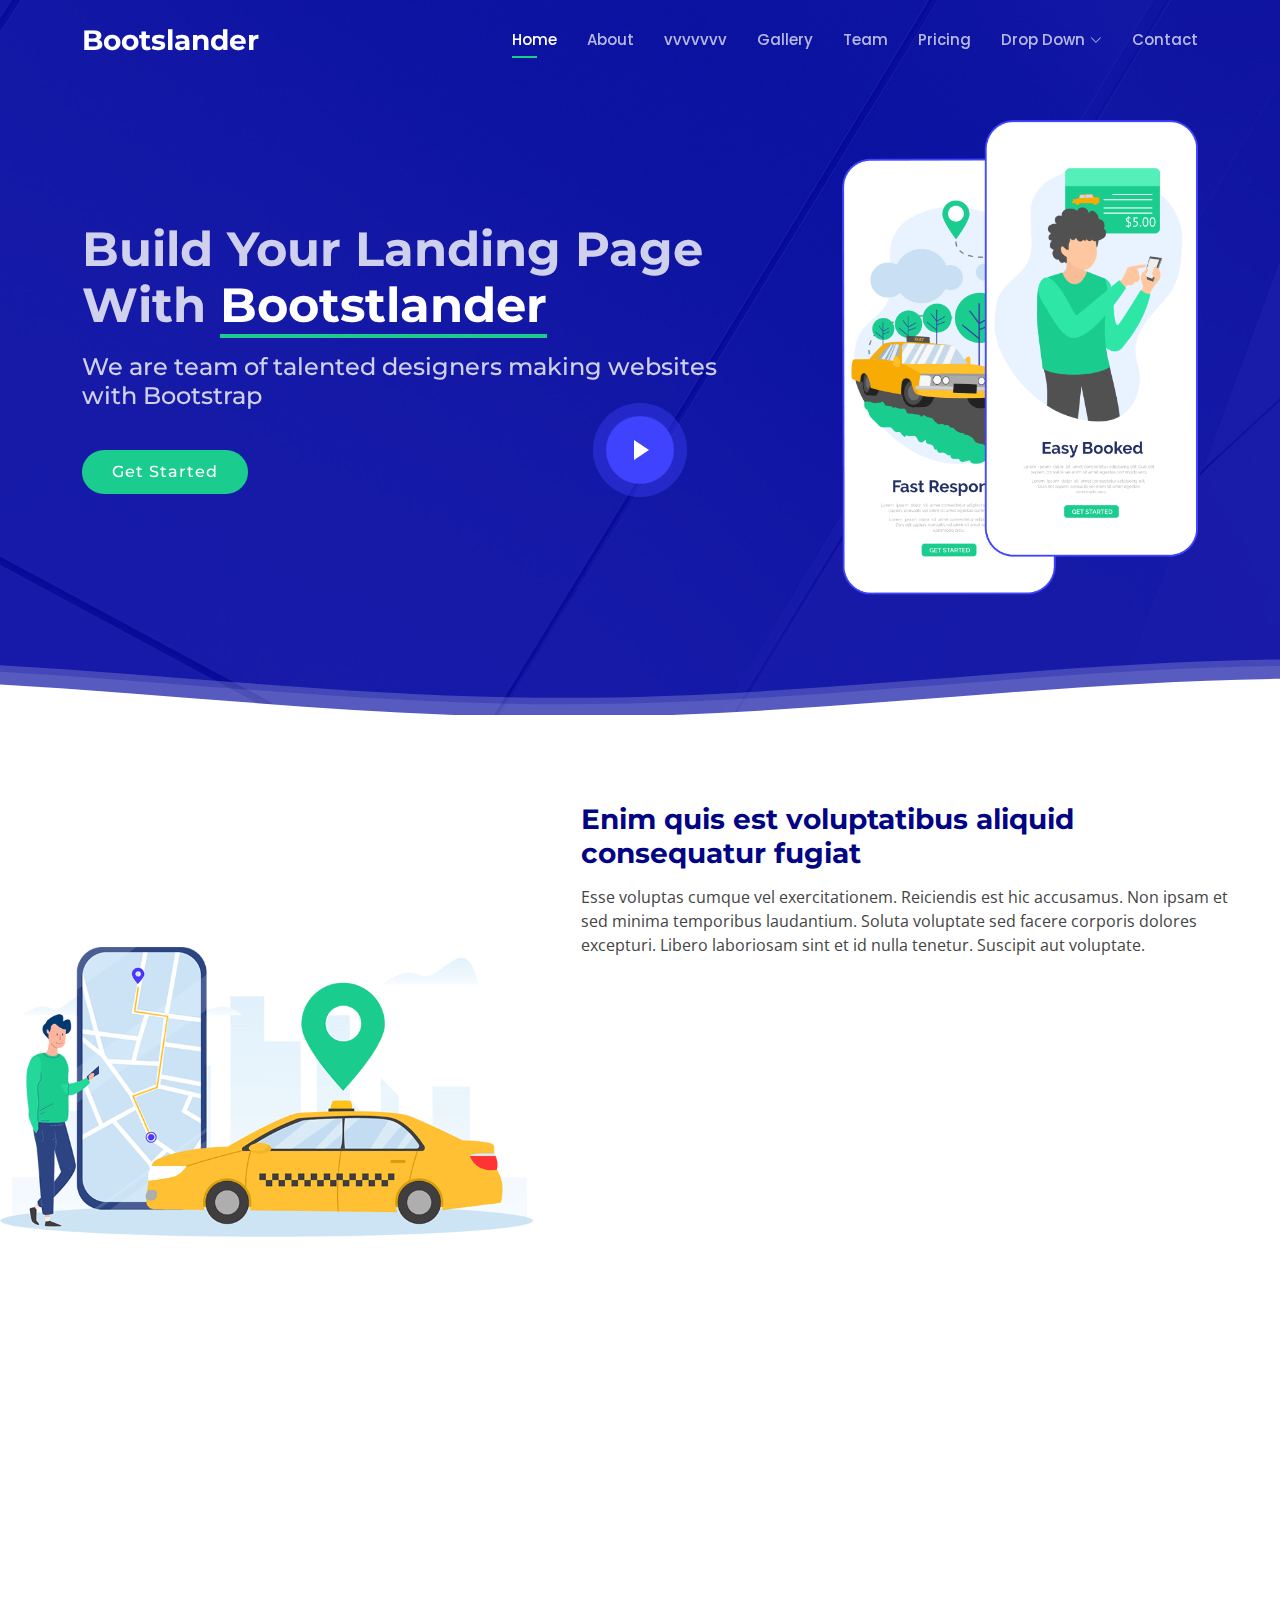
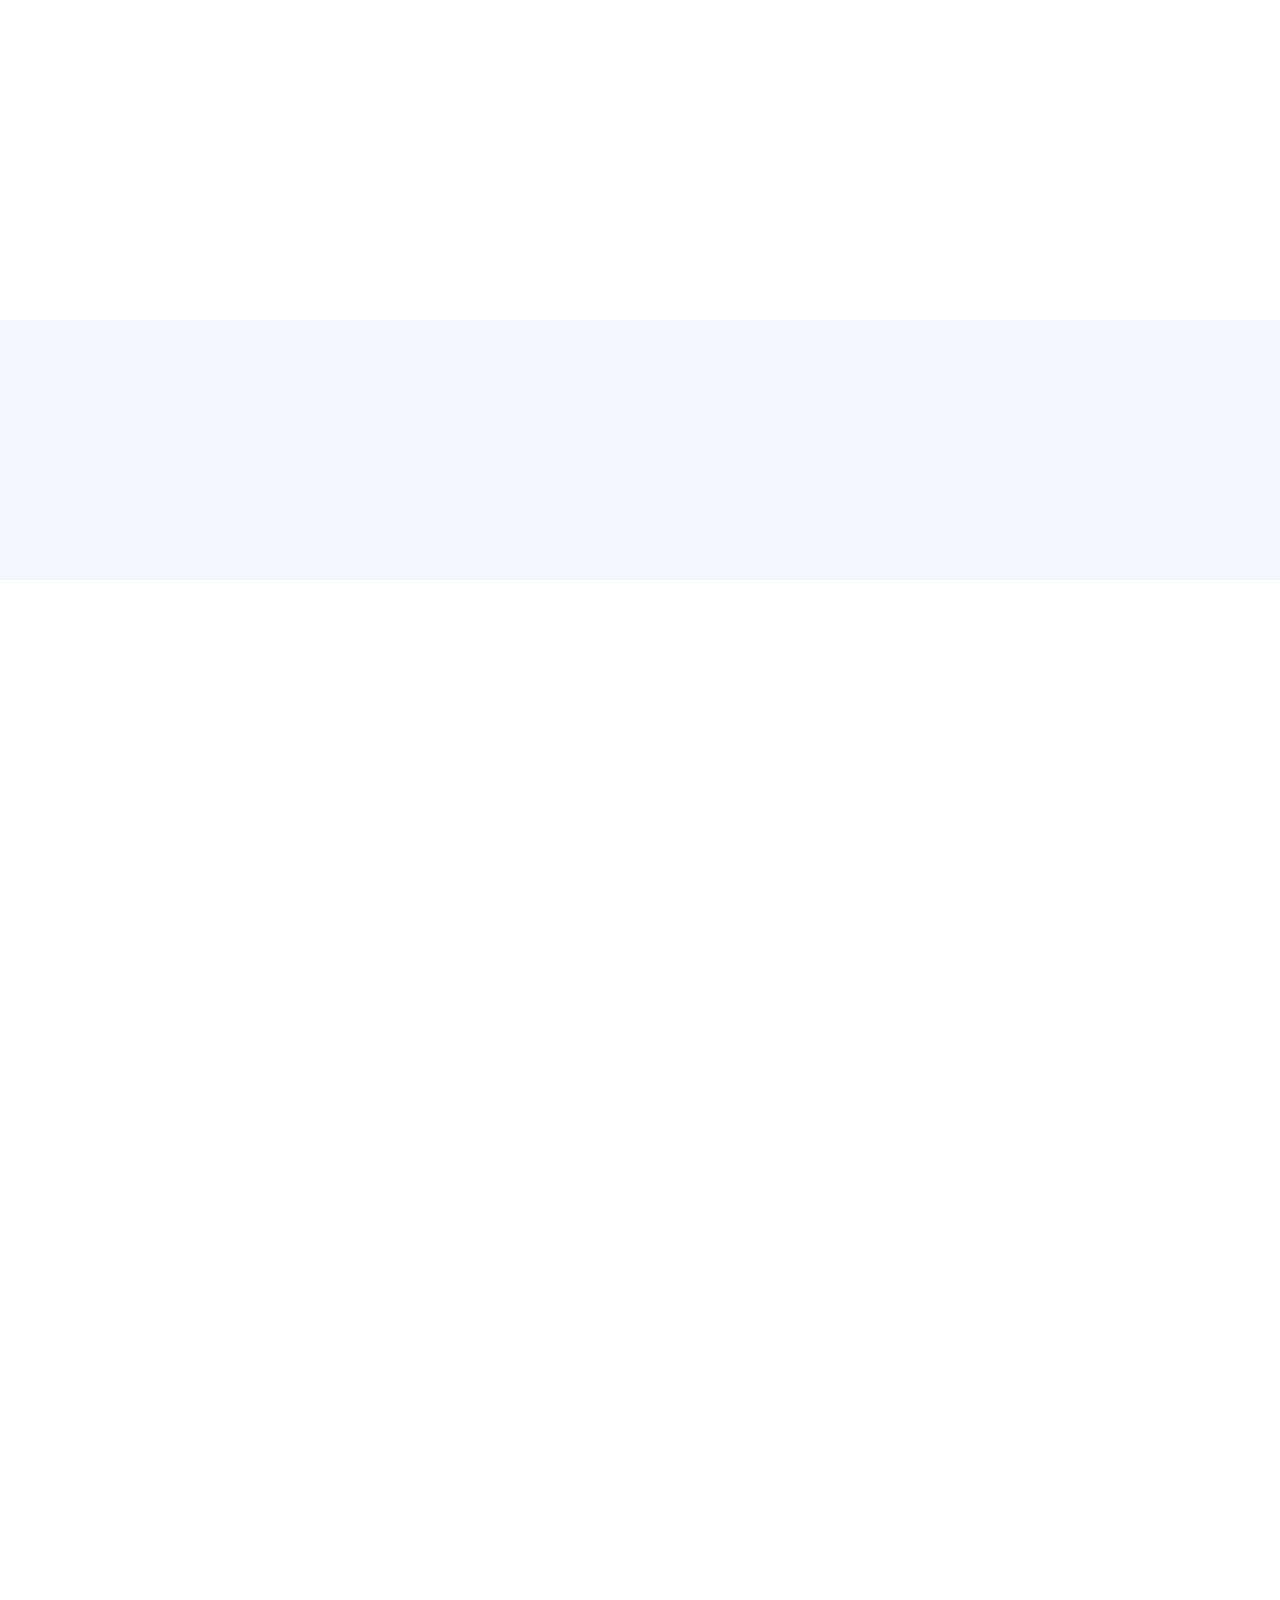
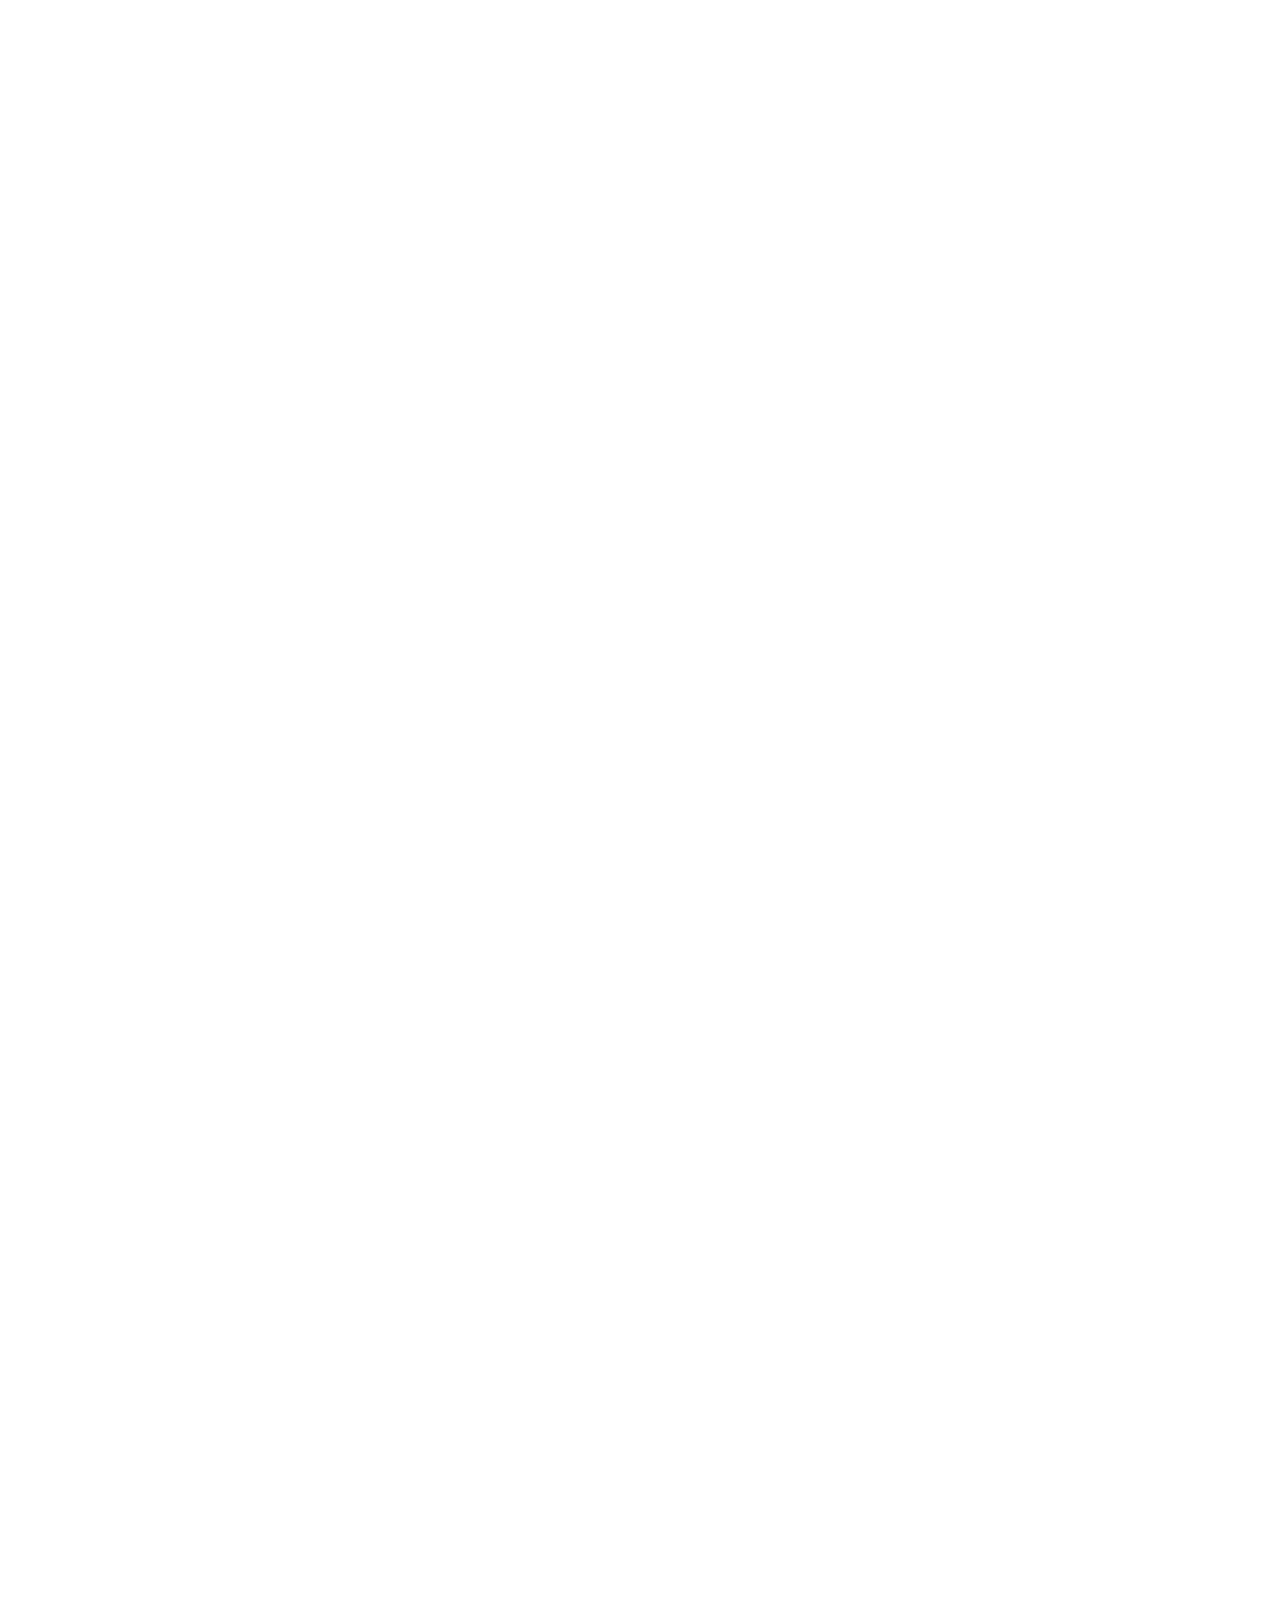
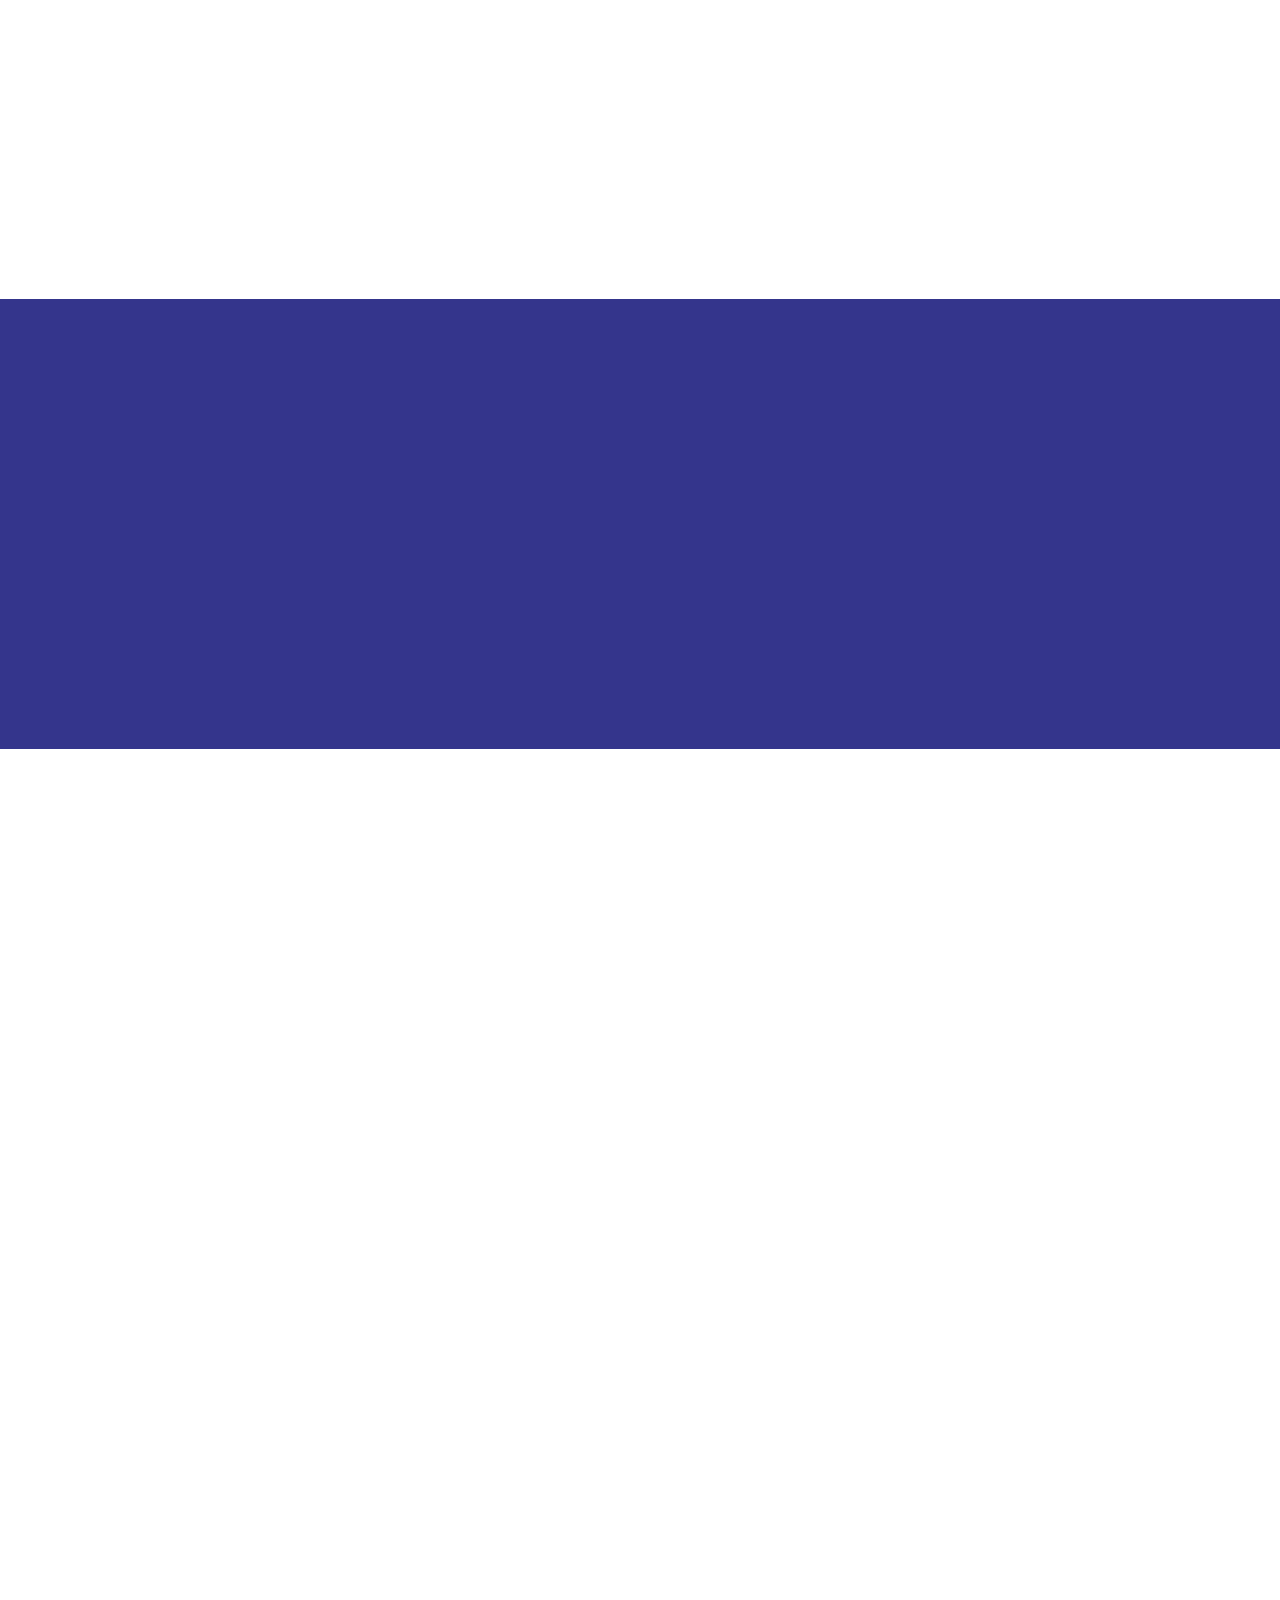
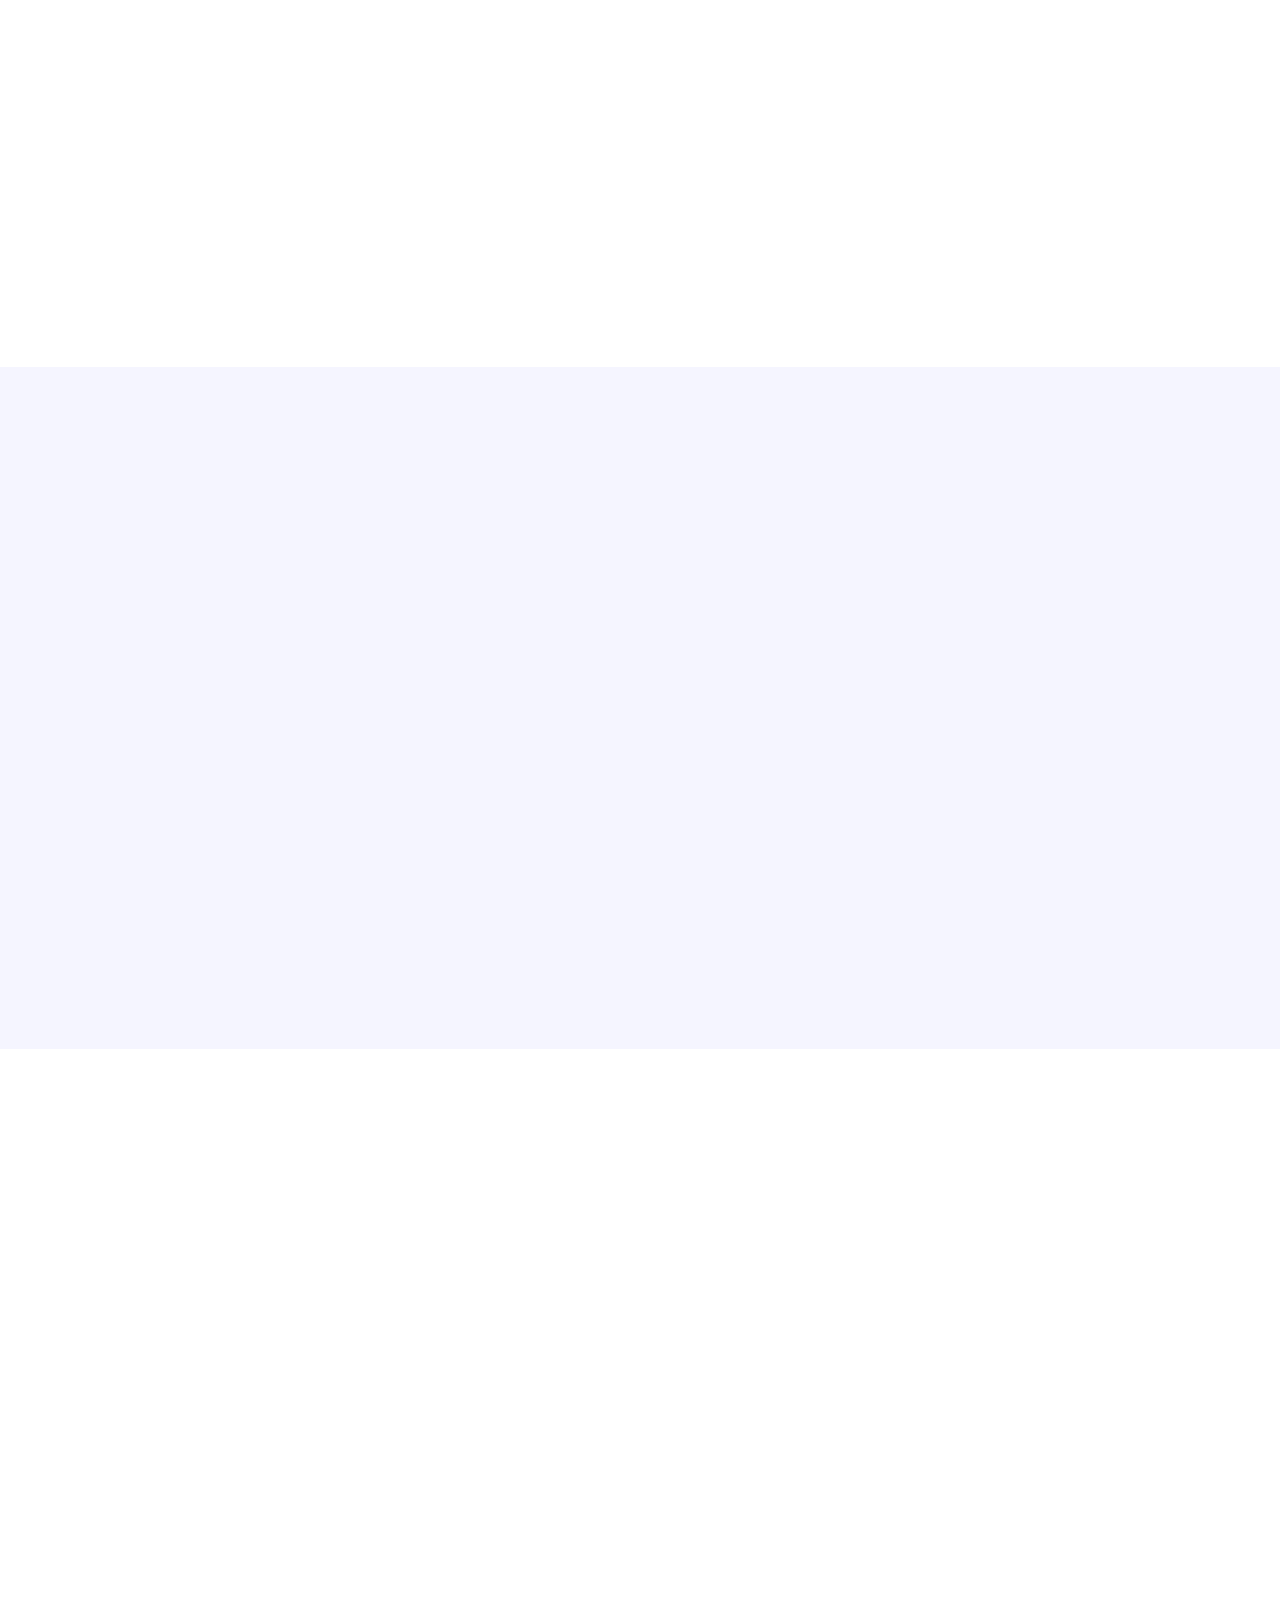
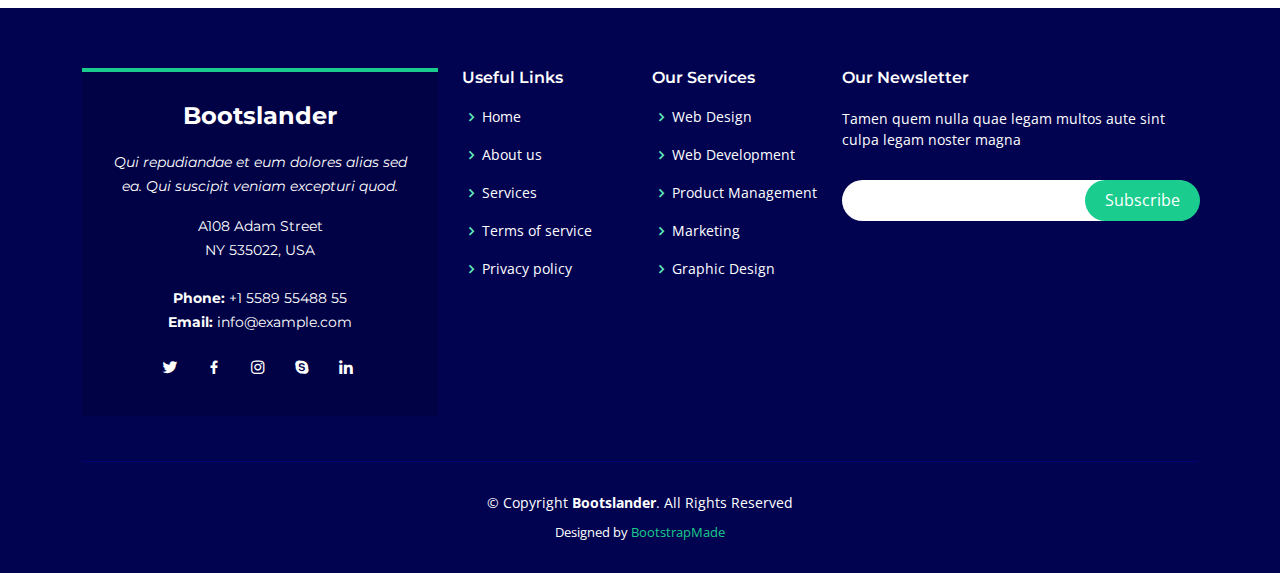
==== commit 4f4732a3: "update" ====
--- a/index.html
+++ b/index.html
@@ -30,7 +30,7 @@
 
   <!-- =======================================================
   * Template Name: Bootslander
-  * Updated: Jul 27 2023 with Bootstrap v5.3.1
+  * Updated: Jul 27 2023 with Bootstrap v5.3.1
   * Template URL: https://bootstrapmade.com/bootslander-free-bootstrap-landing-page-template/
   * Author: BootstrapMade.com
   * License: https://bootstrapmade.com/license/
@@ -53,7 +53,7 @@
         <ul>
           <li><a class="nav-link scrollto active" href="#hero">Home</a></li>
           <li><a class="nav-link scrollto" href="#about">About</a></li>
-          <li><a class="nav-link scrollto" href="#features">Features</a></li>
+          <li><a class="nav-link scrollto" href="#features">vvvvvvv</a></li>
           <li><a class="nav-link scrollto" href="#gallery">Gallery</a></li>
           <li><a class="nav-link scrollto" href="#team">Team</a></li>
           <li><a class="nav-link scrollto" href="#pricing">Pricing</a></li>
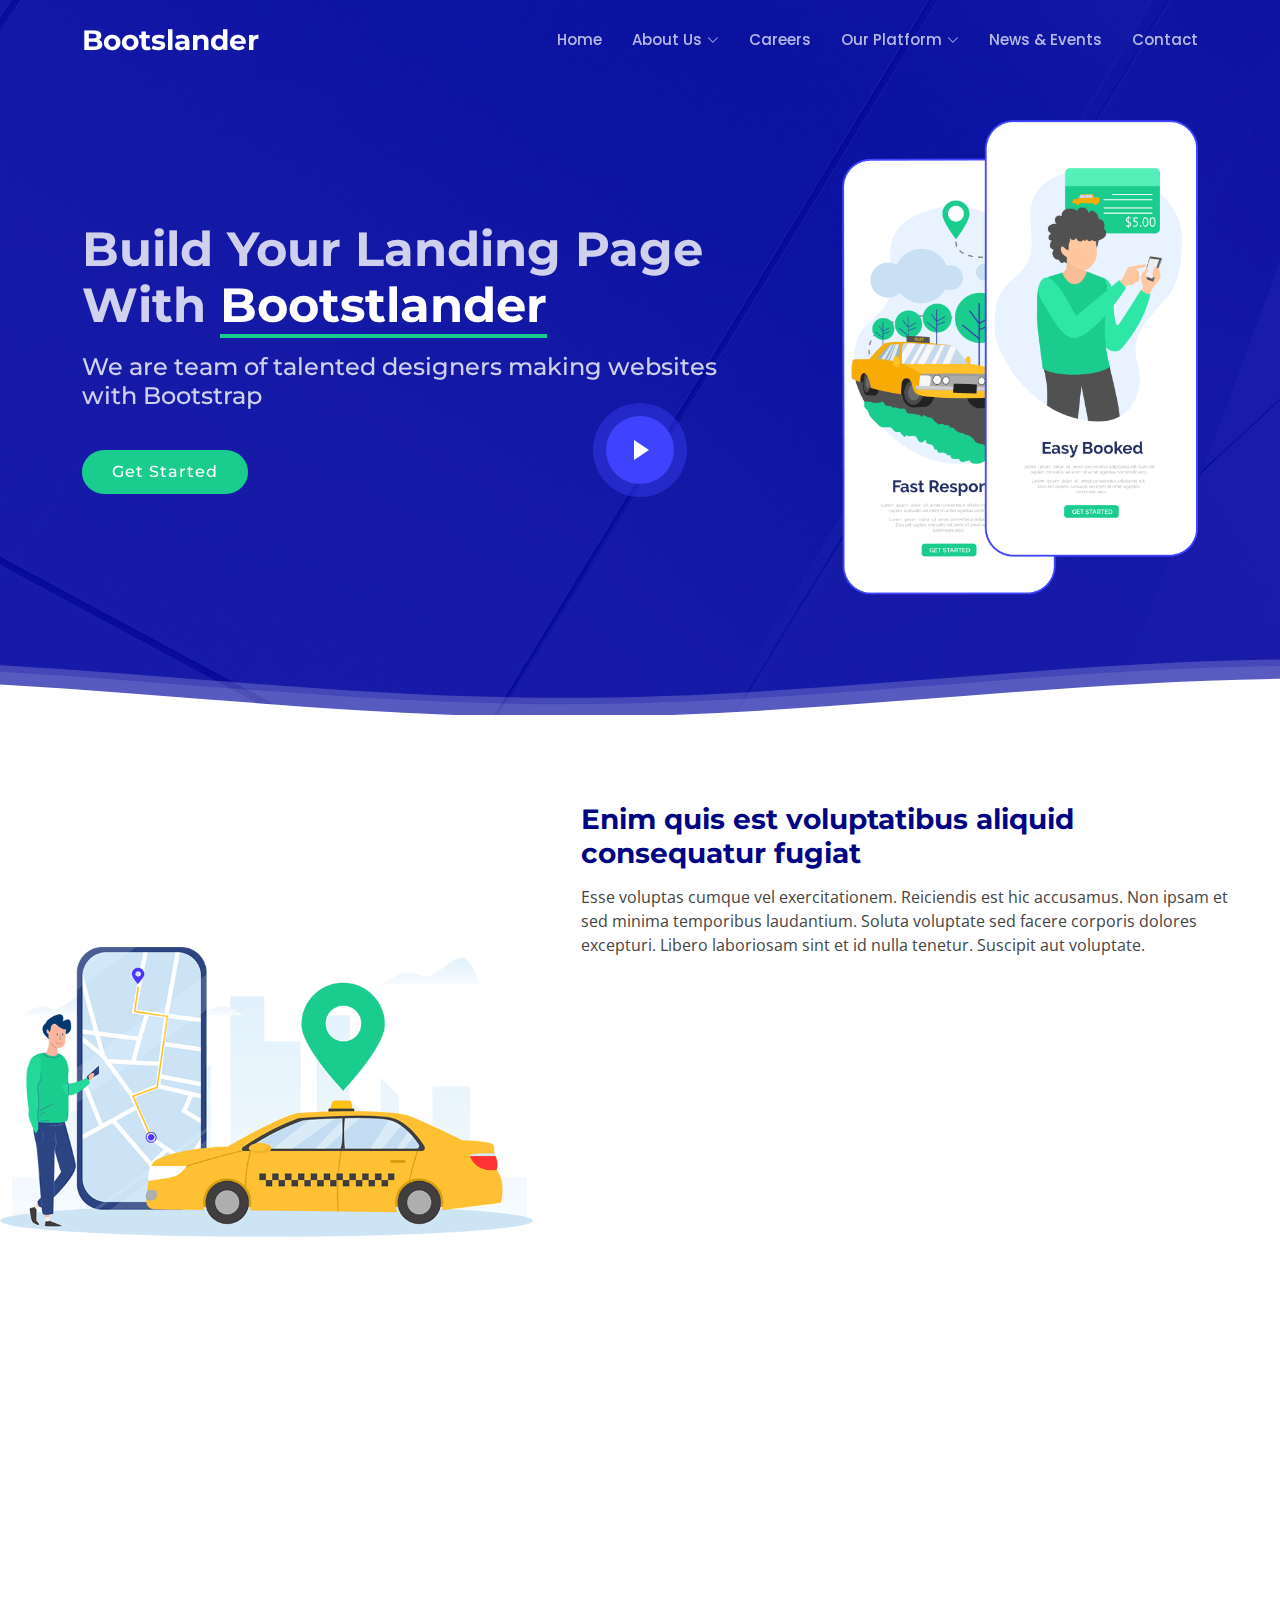
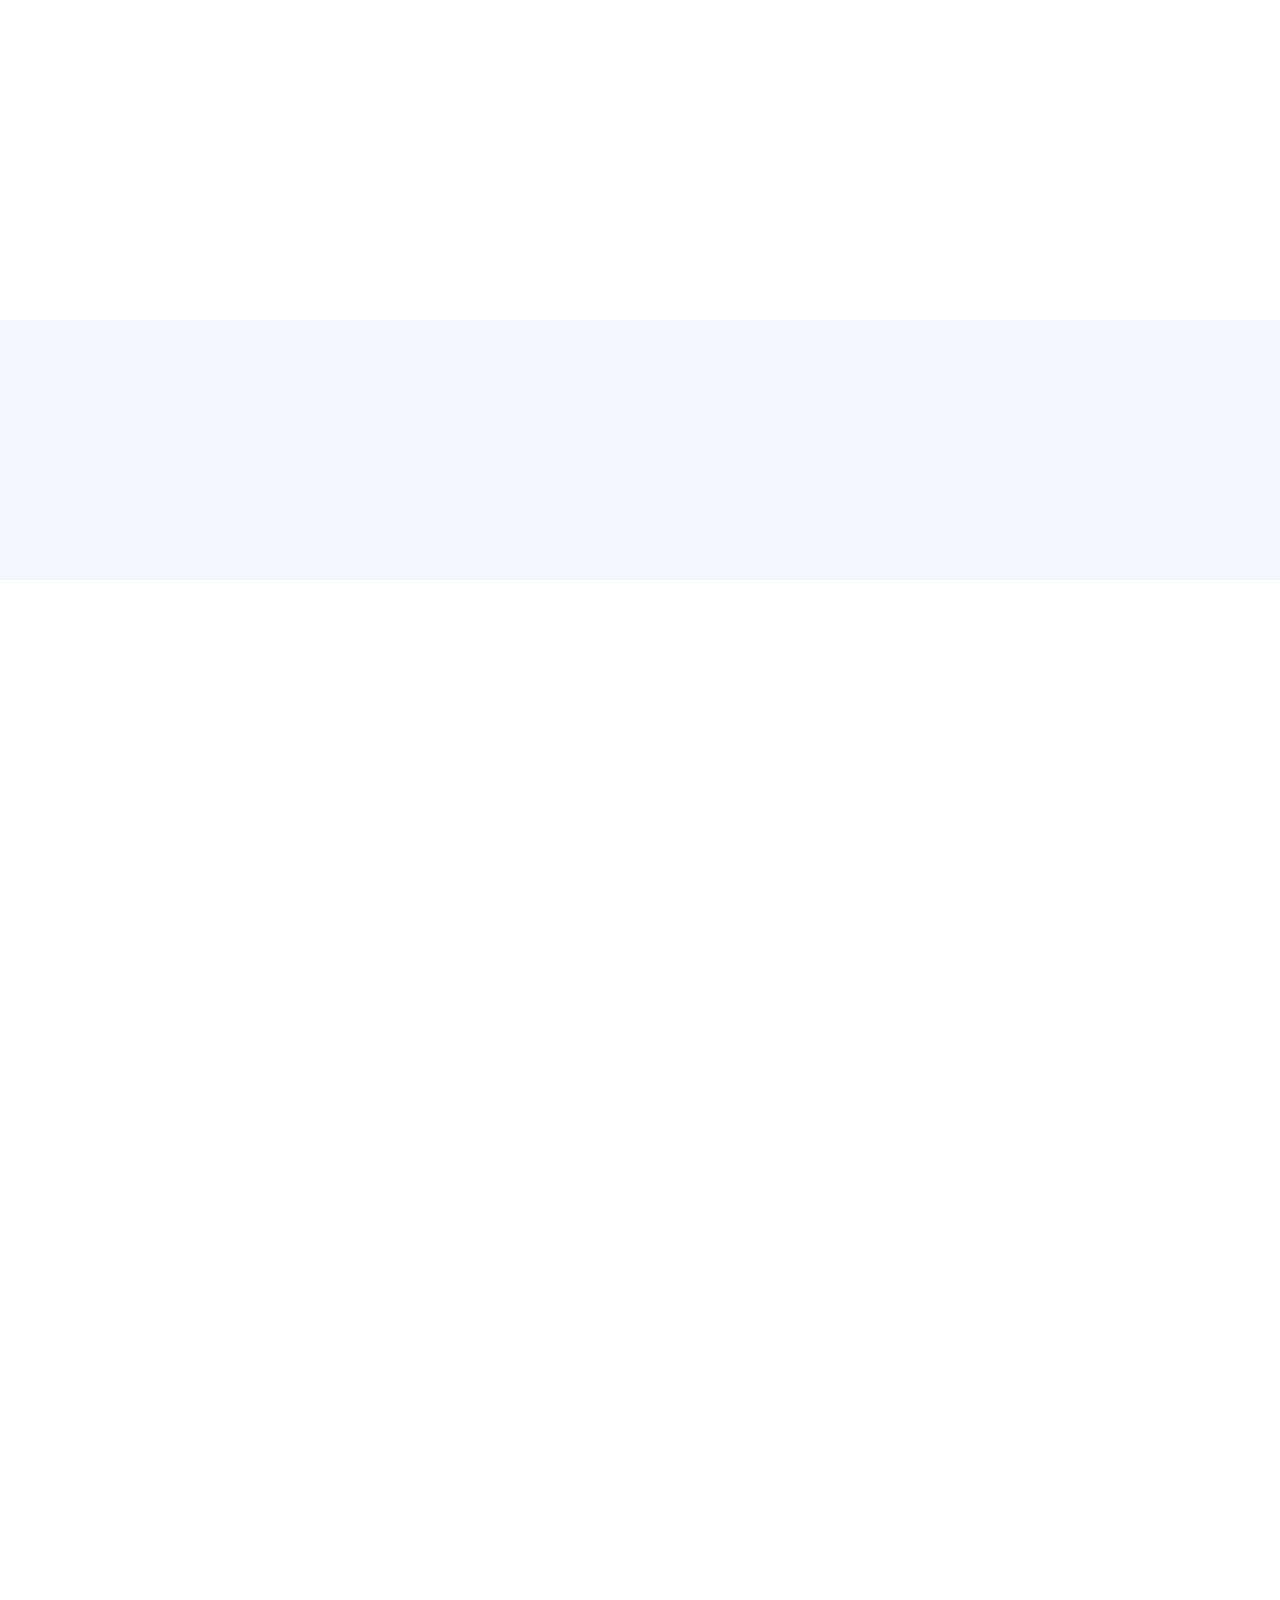
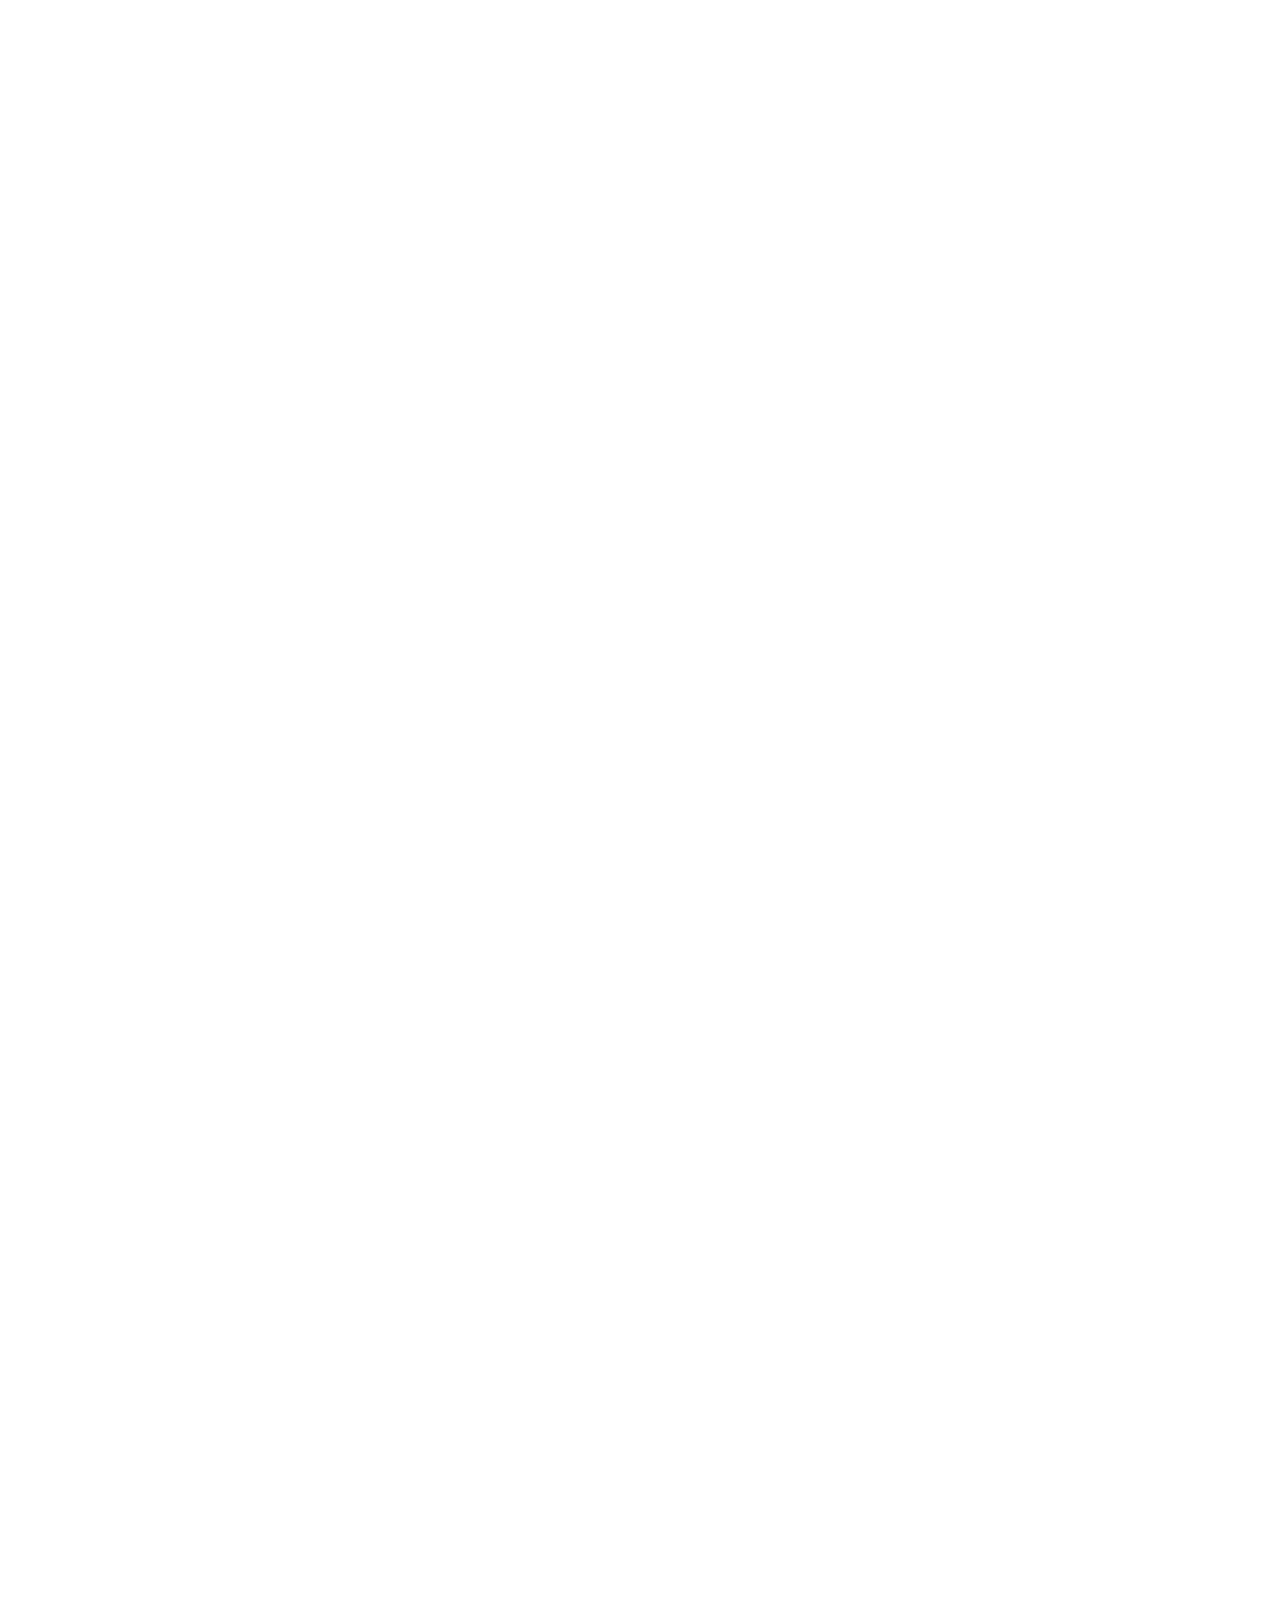
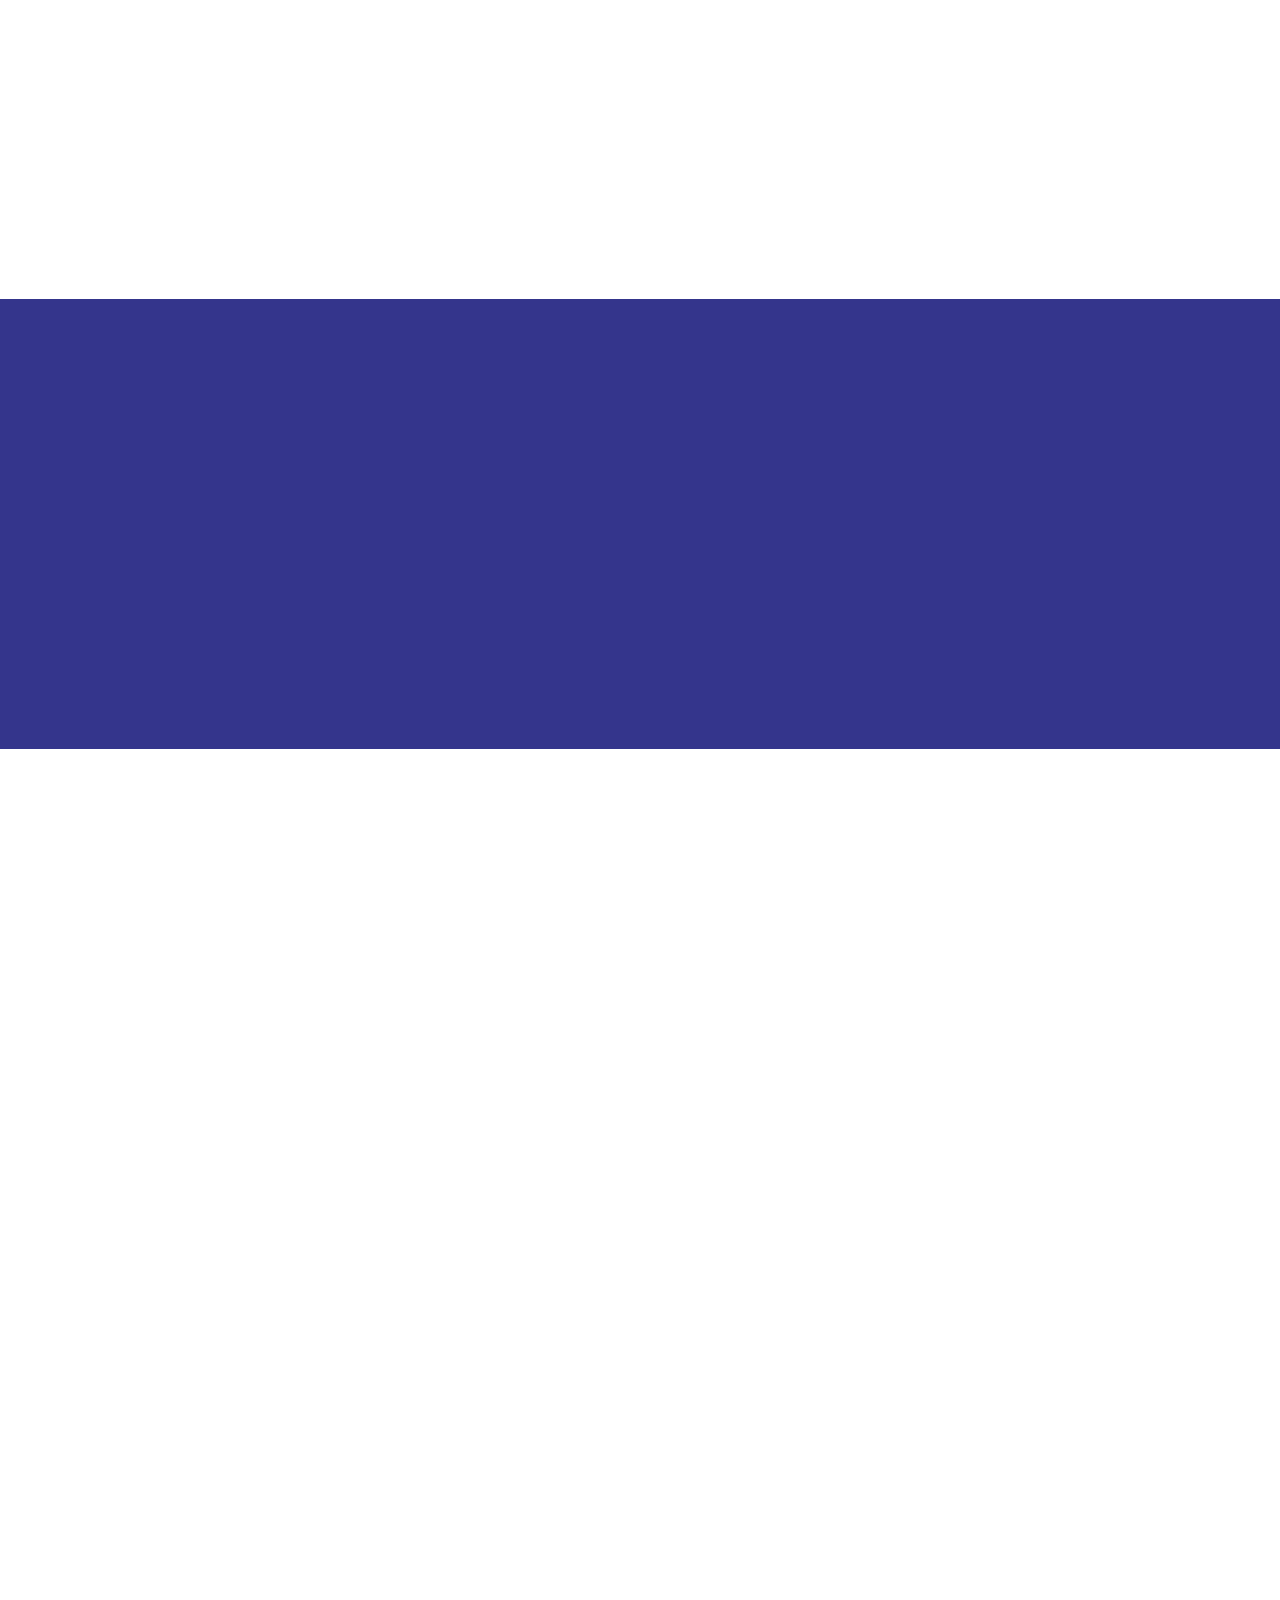
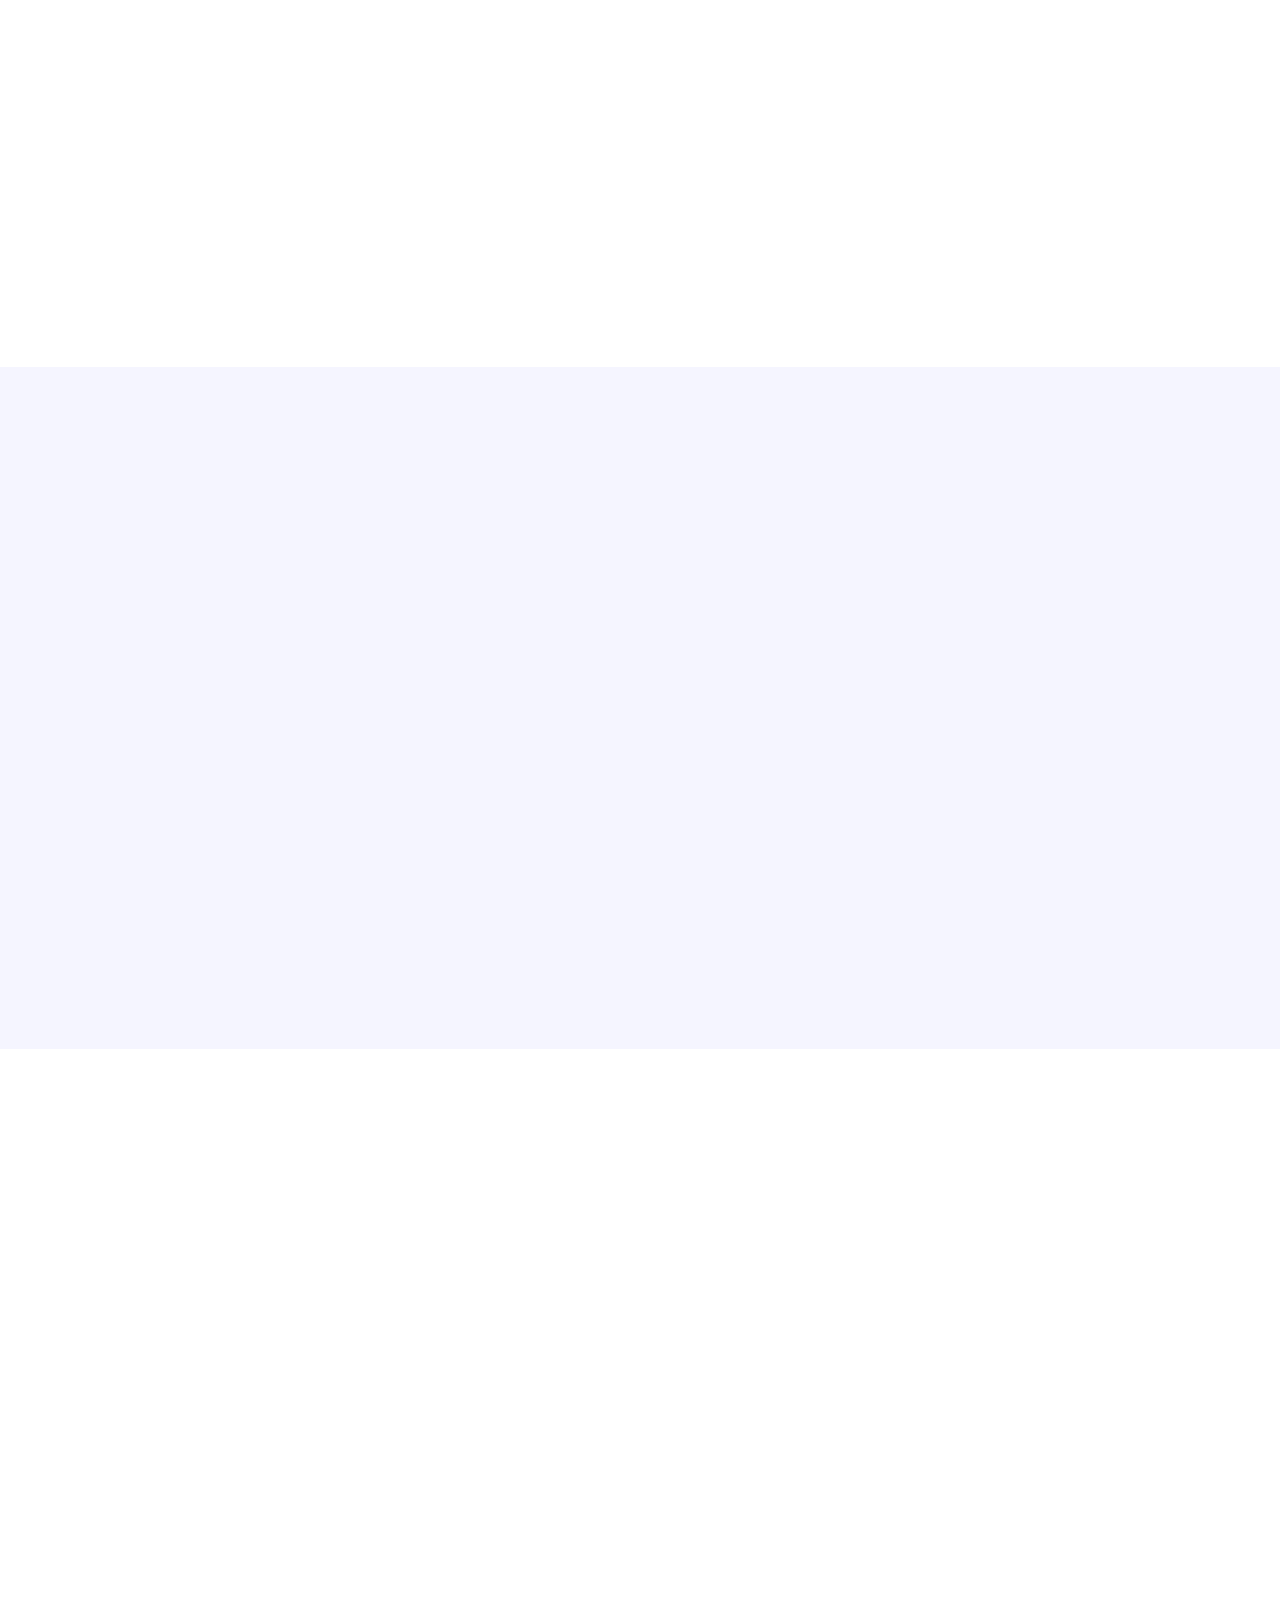
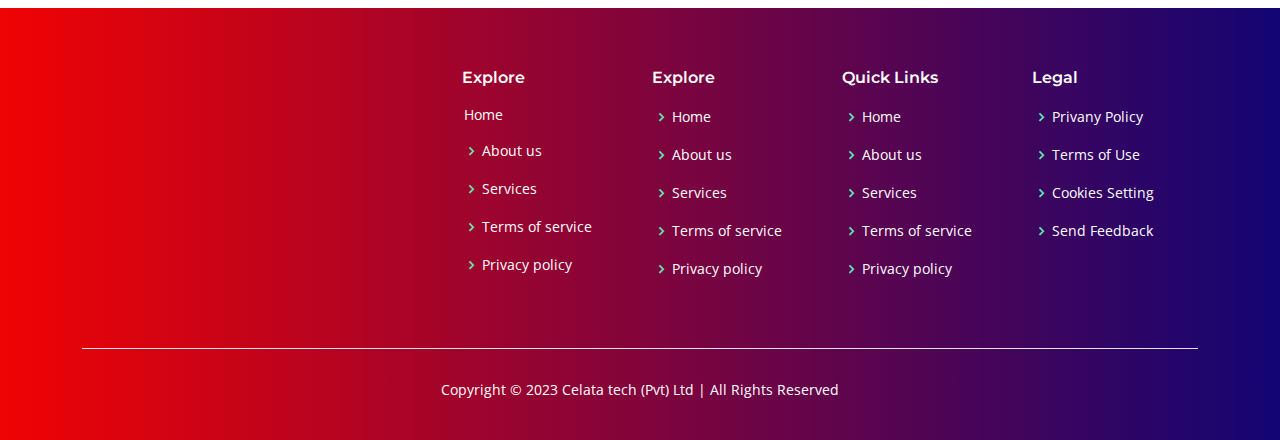
==== commit 964e110c: "comment" ====
--- a/index.html
+++ b/index.html
@@ -12,6 +12,7 @@
   <!-- Favicons -->
   <link href="assets/img/favicon.png" rel="icon">
   <link href="assets/img/apple-touch-icon.png" rel="apple-touch-icon">
+ <link href=" https://cdnjs.cloudflare.com/ajax/libs/font-awesome/6.4.2/css/all.min.css"
 
   <!-- Google Fonts -->
   <link href="https://fonts.googleapis.com/css?family=Open+Sans:300,300i,400,400i,600,600i,700,700i|Montserrat:300,300i,400,400i,500,500i,600,600i,700,700i|Poppins:300,300i,400,400i,500,500i,600,600i,700,700i" rel="stylesheet">
@@ -51,30 +52,19 @@
 
       <nav id="navbar" class="navbar">
         <ul>
-          <li><a class="nav-link scrollto active" href="#hero">Home</a></li>
-          <li><a class="nav-link scrollto" href="#about">About</a></li>
-          <li><a class="nav-link scrollto" href="#features">vvvvvvv</a></li>
-          <li><a class="nav-link scrollto" href="#gallery">Gallery</a></li>
-          <li><a class="nav-link scrollto" href="#team">Team</a></li>
-          <li><a class="nav-link scrollto" href="#pricing">Pricing</a></li>
-          <li class="dropdown"><a href="#"><span>Drop Down</span> <i class="bi bi-chevron-down"></i></a>
+          <li><a class="nav-link scrollto" href="#home">Home</a></li>
+          <li class="dropdown"><a href="#"><span>About Us</span> <i class="bi bi-chevron-down"></i></a>
             <ul>
-              <li><a href="#">Drop Down 1</a></li>
-              <li class="dropdown"><a href="#"><span>Deep Drop Down</span> <i class="bi bi-chevron-right"></i></a>
-                <ul>
-                  <li><a href="#">Deep Drop Down 1</a></li>
-                  <li><a href="#">Deep Drop Down 2</a></li>
-                  <li><a href="#">Deep Drop Down 3</a></li>
-                  <li><a href="#">Deep Drop Down 4</a></li>
-                  <li><a href="#">Deep Drop Down 5</a></li>
-                </ul>
-              </li>
-              <li><a href="#">Drop Down 2</a></li>
-              <li><a href="#">Drop Down 3</a></li>
-              <li><a href="#">Drop Down 4</a></li>
-            </ul>
-          </li>
-          <li><a class="nav-link scrollto" href="#contact">Contact</a></li>
+              <li><a href="#">Our Story</a></li>
+              <li><a href="#">Board Of Directors</a></li></ul>
+          <li><a class="nav-link scrollto" href="#careers">Careers</a></li>
+          <li class="dropdown"><a href="#"><span>Our Platform</span> <i class="bi bi-chevron-down"></i></a>
+            <ul>
+              <li><a href="#">Geo Bizz</a></li>
+              <li><a href="#">Agro Bizz</a></li></ul>
+          <li><a class="nav-link scrollto" href="#News& Events">News & Events</a></li>
+          <li><a class="nav-link scrollto" href="#Contact">Contact</a></li>
+          
         </ul>
         <i class="bi bi-list mobile-nav-toggle"></i>
       </nav><!-- .navbar -->
@@ -844,27 +834,20 @@
         <div class="row">
 
           <div class="col-lg-4 col-md-6">
-            <div class="footer-info">
-              <h3>Bootslander</h3>
-              <p class="pb-3"><em>Qui repudiandae et eum dolores alias sed ea. Qui suscipit veniam excepturi quod.</em></p>
-              <p>
-                A108 Adam Street <br>
-                NY 535022, USA<br><br>
-                <strong>Phone:</strong> +1 5589 55488 55<br>
-                <strong>Email:</strong> info@example.com<br>
-              </p>
-              <div class="social-links mt-3">
-                <a href="#" class="twitter"><i class="bx bxl-twitter"></i></a>
-                <a href="#" class="facebook"><i class="bx bxl-facebook"></i></a>
-                <a href="#" class="instagram"><i class="bx bxl-instagram"></i></a>
-                <a href="#" class="google-plus"><i class="bx bxl-skype"></i></a>
-                <a href="#" class="linkedin"><i class="bx bxl-linkedin"></i></a>
-              </div>
-            </div>
-          </div>
-
+            
+          </div>
           <div class="col-lg-2 col-md-6 footer-links">
-            <h4>Useful Links</h4>
+            <h4>Explore</h4>
+            <ul>
+              <li><i class="fa-solid fa-house-chimney" style="color: #f7f7f8;"></i> <a href="#">Home</a></li>
+              <li><i class="bx bx-chevron-right"></i> <a href="#">About us</a></li>
+              <li><i class="bx bx-chevron-right"></i> <a href="#">Services</a></li>
+              <li><i class="bx bx-chevron-right"></i> <a href="#">Terms of service</a></li>
+              <li><i class="bx bx-chevron-right"></i> <a href="#">Privacy policy</a></li>
+            </ul>
+          </div>
+          <div class="col-lg-2 col-md-6 footer-links">
+            <h4>Explore</h4>
             <ul>
               <li><i class="bx bx-chevron-right"></i> <a href="#">Home</a></li>
               <li><i class="bx bx-chevron-right"></i> <a href="#">About us</a></li>
@@ -875,24 +858,28 @@
           </div>
 
           <div class="col-lg-2 col-md-6 footer-links">
-            <h4>Our Services</h4>
+            <h4>Quick Links</h4>
             <ul>
-              <li><i class="bx bx-chevron-right"></i> <a href="#">Web Design</a></li>
-              <li><i class="bx bx-chevron-right"></i> <a href="#">Web Development</a></li>
-              <li><i class="bx bx-chevron-right"></i> <a href="#">Product Management</a></li>
-              <li><i class="bx bx-chevron-right"></i> <a href="#">Marketing</a></li>
-              <li><i class="bx bx-chevron-right"></i> <a href="#">Graphic Design</a></li>
+              <li><i class="bx bx-chevron-right"></i> <a href="#">Home</a></li>
+              <li><i class="bx bx-chevron-right"></i> <a href="#">About us</a></li>
+              <li><i class="bx bx-chevron-right"></i> <a href="#">Services</a></li>
+              <li><i class="bx bx-chevron-right"></i> <a href="#">Terms of service</a></li>
+              <li><i class="bx bx-chevron-right"></i> <a href="#">Privacy policy</a></li>
             </ul>
           </div>
 
-          <div class="col-lg-4 col-md-6 footer-newsletter">
-            <h4>Our Newsletter</h4>
-            <p>Tamen quem nulla quae legam multos aute sint culpa legam noster magna</p>
-            <form action="" method="post">
-              <input type="email" name="email"><input type="submit" value="Subscribe">
-            </form>
-
-          </div>
+          <div class="col-lg-2 col-md-6 footer-links">
+            <h4>Legal</h4>
+            <ul>
+              <li><i class="bx bx-chevron-right"></i> <a href="#">Privany Policy</a></li>
+              <li><i class="bx bx-chevron-right"></i> <a href="#">Terms of Use</a></li>
+              <li><i class="bx bx-chevron-right"></i> <a href="#">Cookies Setting</a></li>
+              <li><i class="bx bx-chevron-right"></i> <a href="#">Send Feedback</a></li>
+             
+            </ul>
+          </div>
+
+         
 
         </div>
       </div>
@@ -900,14 +887,14 @@
 
     <div class="container">
       <div class="copyright">
-        &copy; Copyright <strong><span>Bootslander</span></strong>. All Rights Reserved
+         Copyright   &copy; 2023 Celata tech (Pvt) Ltd | All Rights Reserved
       </div>
       <div class="credits">
         <!-- All the links in the footer should remain intact. -->
         <!-- You can delete the links only if you purchased the pro version. -->
         <!-- Licensing information: https://bootstrapmade.com/license/ -->
         <!-- Purchase the pro version with working PHP/AJAX contact form: https://bootstrapmade.com/bootslander-free-bootstrap-landing-page-template/ -->
-        Designed by <a href="https://bootstrapmade.com/">BootstrapMade</a>
+        
       </div>
     </div>
   </footer><!-- End Footer -->
--- a/assets/css/style.css
+++ b/assets/css/style.css
@@ -1491,7 +1491,7 @@
 # Footer
 --------------------------------------------------------------*/
 #footer {
-  background: #010351;
+  background: linear-gradient(to right, #f00303, #130573);
   padding: 0 0 30px 0;
   color: #fff;
   font-size: 14px;
@@ -1501,14 +1501,7 @@
   padding: 60px 0 30px 0;
 }
 
-#footer .footer-top .footer-info {
-  margin-bottom: 15px;
-  background: #010246;
-  color: #fff;
-  border-top: 4px solid #1acc8d;
-  text-align: center;
-  padding: 30px 20px;
-}
+
 
 #footer .footer-top .footer-info h3 {
   font-size: 24px;
@@ -1525,25 +1518,8 @@
   font-family: "Montserrat", sans-serif;
 }
 
-#footer .footer-top .social-links a {
-  font-size: 18px;
-  display: inline-block;
-  color: #fff;
-  line-height: 1;
-  padding: 8px 0;
-  margin-right: 4px;
-  border-radius: 50%;
-  text-align: center;
-  width: 36px;
-  height: 36px;
-  transition: 0.3s;
-}
-
-#footer .footer-top .social-links a:hover {
-  background: #1acc8d;
-  color: #fff;
-  text-decoration: none;
-}
+
+
 
 #footer .footer-top h4 {
   font-size: 16px;
@@ -1591,41 +1567,11 @@
   color: #4be8b0;
 }
 
-#footer .footer-top .footer-newsletter form {
-  margin-top: 30px;
-  background: #fff;
-  padding: 6px 10px 6px 15px;
-  position: relative;
-  border-radius: 50px;
-}
-
-#footer .footer-top .footer-newsletter form input[type=email] {
-  border: 0;
-  padding: 4px;
-  width: calc(100% - 110px);
-}
-
-#footer .footer-top .footer-newsletter form input[type=submit] {
-  position: absolute;
-  top: 0;
-  right: -2px;
-  bottom: 0;
-  border: 0;
-  background: none;
-  font-size: 16px;
-  padding: 0 20px;
-  background: #1acc8d;
-  color: #fff;
-  transition: 0.3s;
-  border-radius: 50px;
-}
-
-#footer .footer-top .footer-newsletter form input[type=submit]:hover {
-  background: #149f6e;
-}
+
 
 #footer .copyright {
-  border-top: 1px solid #010479;
+  border-top-style: dotted;
+  border-top: 1px solid hsl(240, 21%, 91%);
   text-align: center;
   padding-top: 30px;
 }
